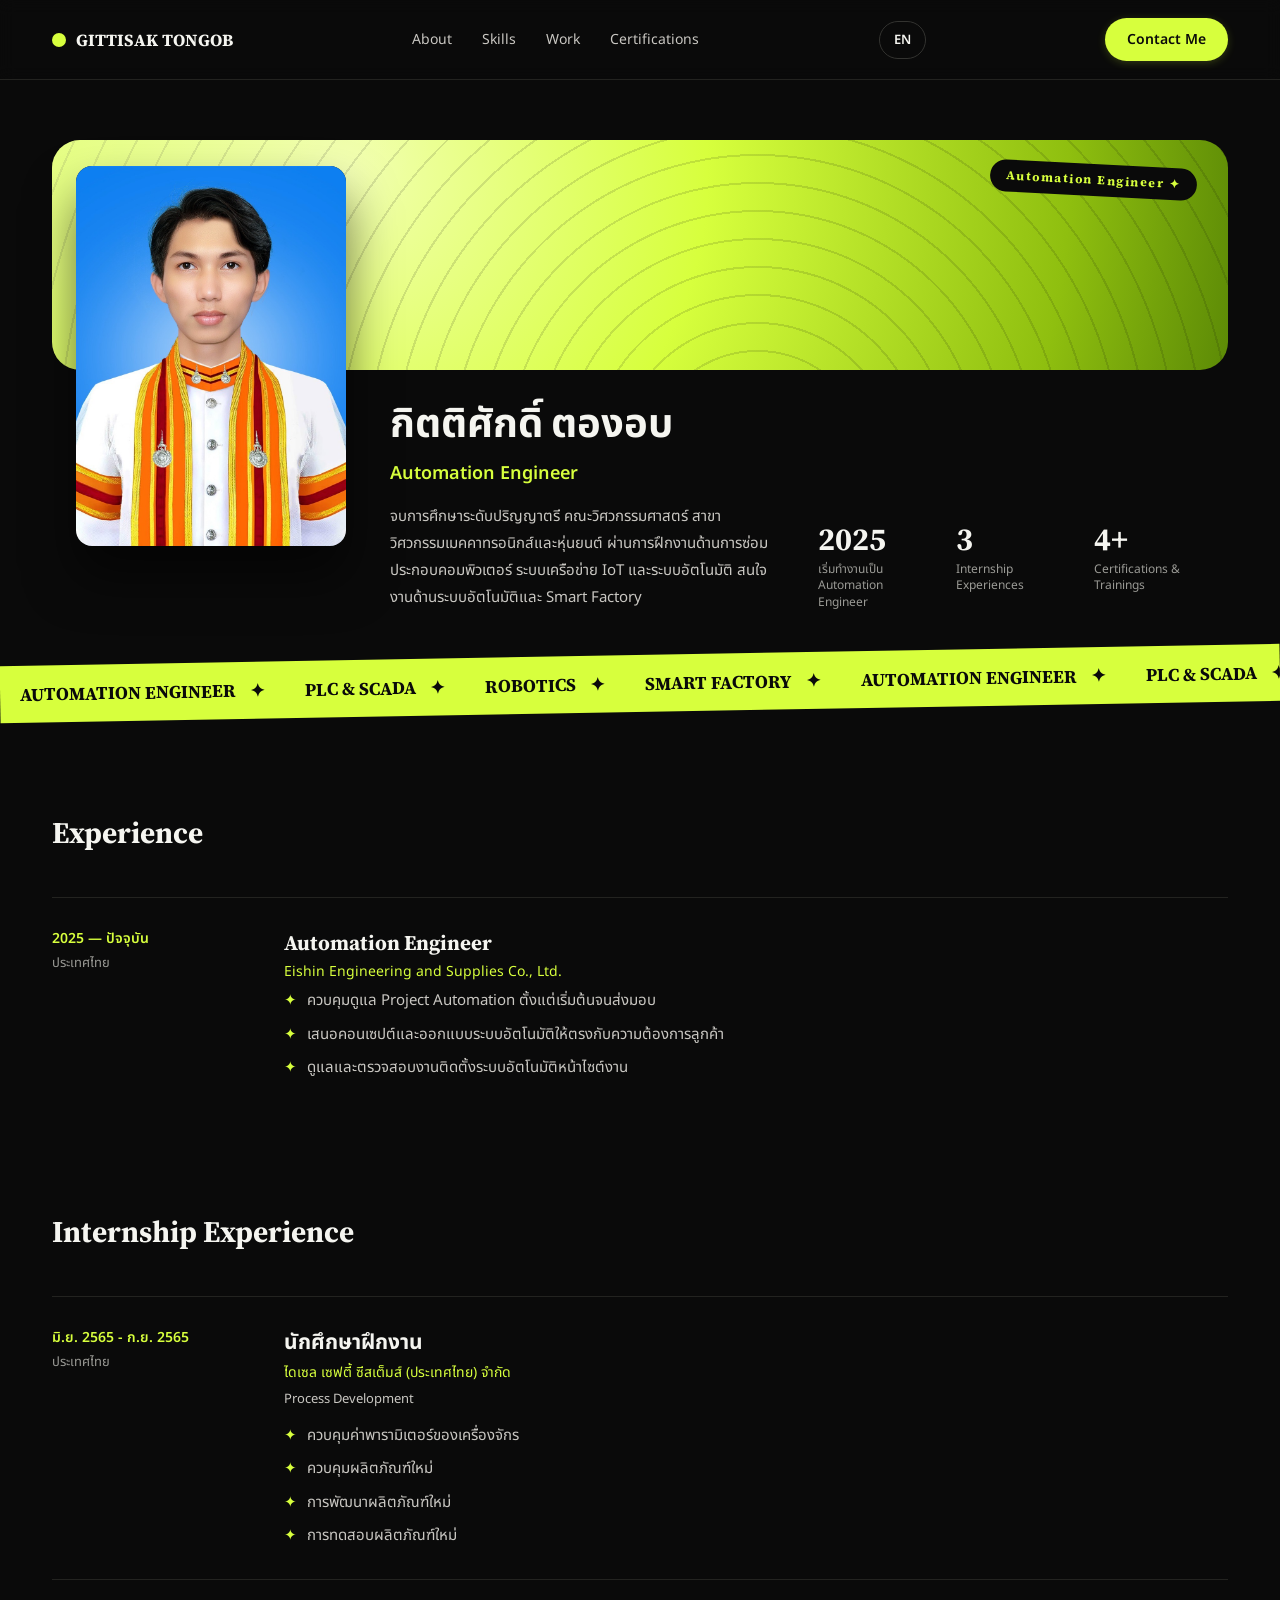
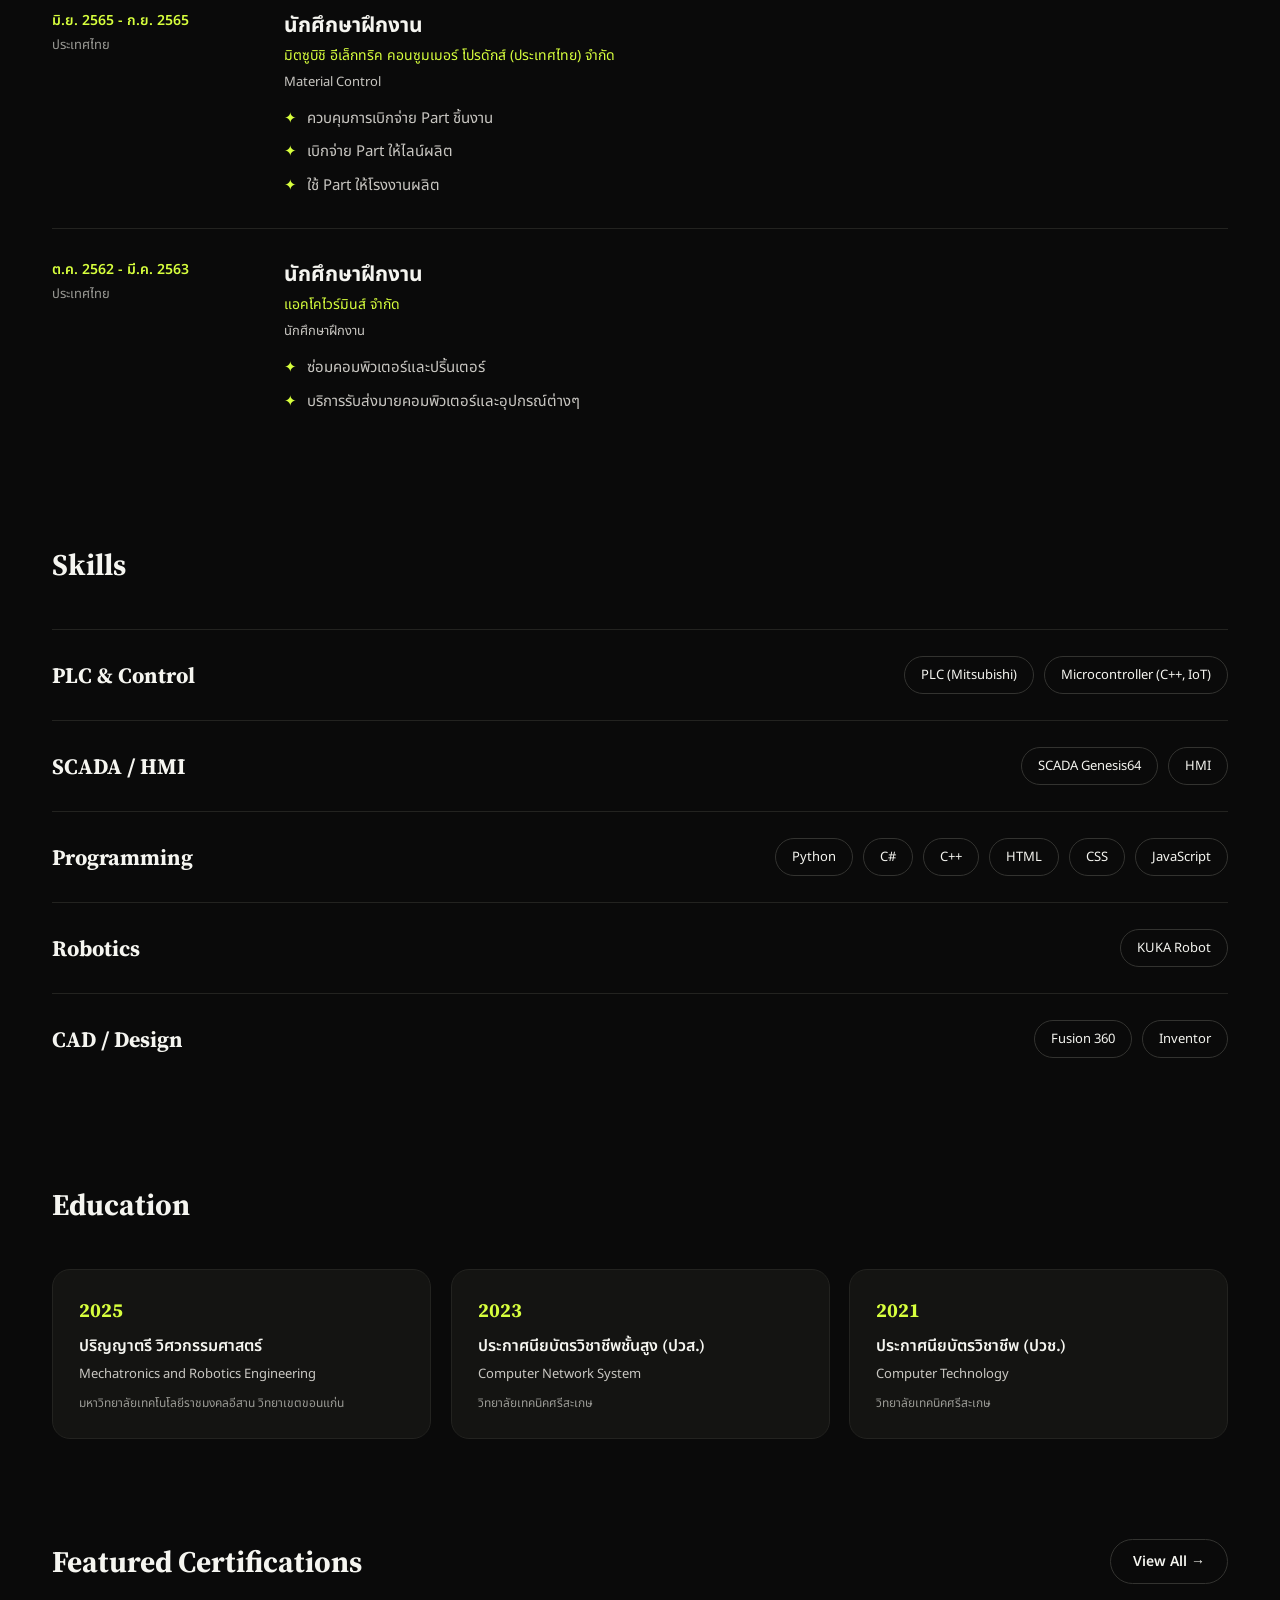
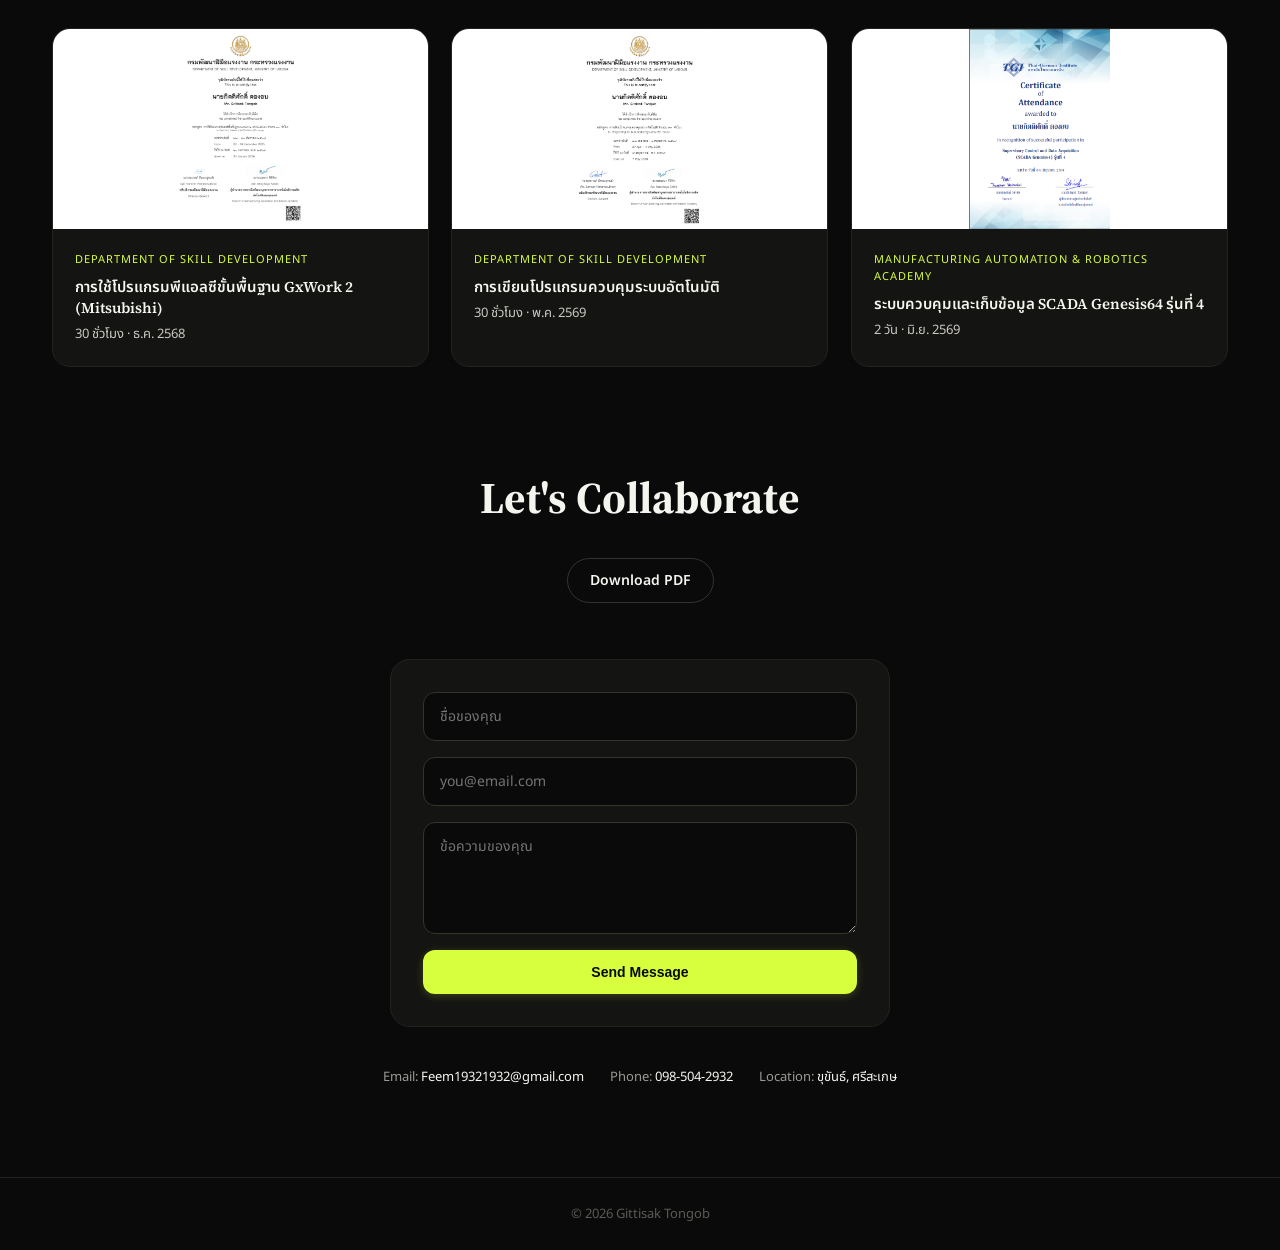
==== index.html @ 22333ffc "Initial commit: Automation Engineer Resume Website" ====
<!doctype html>
<html lang="th"><head>
<meta charset="UTF-8">
<meta name="viewport" content="width=device-width, initial-scale=1.0">
<title>Gittisak Tongob — Automation Engineer</title>
<meta name="description" content="Automation Engineer เชี่ยวชาญ PLC, SCADA, Robotics และ Smart Factory | กิตติศักดิ์ ตองอบ">

<!-- Favicon -->
<link rel="icon" type="image/svg+xml" href="assets/favicon.svg">
<link rel="alternate icon" href="assets/favicon.svg">

<!-- Open Graph / Facebook -->
<meta property="og:type" content="website">
<meta property="og:url" content="https://gittisak.dev/">
<meta property="og:title" content="กิตติศักดิ์ ตองอบ — Automation Engineer">
<meta property="og:description" content="Automation Engineer เชี่ยวชาญ PLC, SCADA, Robotics และ Smart Factory">
<meta property="og:image" content="https://gittisak.dev/assets/og-image.svg">

<!-- Twitter -->
<meta property="twitter:card" content="summary_large_image">
<meta property="twitter:url" content="https://gittisak.dev/">
<meta property="twitter:title" content="กิตติศักดิ์ ตองอบ — Automation Engineer">
<meta property="twitter:description" content="Automation Engineer เชี่ยวชาญ PLC, SCADA, Robotics และ Smart Factory">
<meta property="twitter:image" content="https://gittisak.dev/assets/og-image.svg">

<!-- Fonts -->
<link rel="preconnect" href="https://fonts.googleapis.com">
<link href="https://fonts.googleapis.com/css2?family=Source+Serif+4:wght@600;700&amp;family=Noto+Sans+Thai:wght@400;500;600;700&amp;display=swap" rel="stylesheet">

<!-- Stylesheet -->
<link rel="stylesheet" href="style.css">
</head>
<body>

<div id="site-nav" class="nav">
  <div class="nav-inner">
    <div class="logo" onclick="goHome()">
      <span class="logo-dot"></span>
      <span class="logo-text">GITTISAK TONGOB</span>
    </div>
    <div class="nav-links" id="nav-links-home">
      <a href="#about">About</a>
      <a href="#skills">Skills</a>
      <a href="#work">Work</a>
      <a href="javascript:void(0)" onclick="goToCerts()">Certifications</a>
    </div>
    <div class="nav-links" id="nav-links-certs" style="display:none;">
      <a href="javascript:void(0)" onclick="goHome()">← Back Home</a>
    </div>
    <button onclick="toggleLanguage()" class="btn-lang" id="lang-toggle">EN</button>
    <a href="#contact" class="btn-pill" id="nav-contact">Contact Me</a>
  </div>
</div>

<!-- ============ HOME PAGE ============ -->
<div id="page-home">

  <div class="hero-wrap">
    <div class="hero-panel-wrap">
      <div class="hero-panel">
        <div class="hero-panel-rings"></div>
        <div class="hero-panel-sheen"></div>
        <div class="hero-badge">Automation Engineer ✦</div>
      </div>
      <div class="hero-photo">
        <img src="assets/profile-photo.jpg" alt="Gittisak Tongob">
      </div>
    </div>
    <div class="hero-info">
      <div class="hero-spacer"></div>
      <div class="hero-text">
        <h1>กิตติศักดิ์ ตองอบ</h1>
        <div class="hero-role">Automation Engineer</div>
        <p class="hero-bio">จบการศึกษาระดับปริญญาตรี คณะวิศวกรรมศาสตร์ สาขาวิศวกรรมเมคคาทรอนิกส์และหุ่นยนต์ ผ่านการฝึกงานด้านการซ่อมประกอบคอมพิวเตอร์ ระบบเครือข่าย IoT และระบบอัตโนมัติ สนใจงานด้านระบบอัตโนมัติและ Smart Factory</p>
      </div>
      <div class="hero-stats">
        <div class="stat"><div class="stat-value">2025</div><div class="stat-label">เริ่มทำงานเป็น Automation Engineer</div></div>
        <div class="stat"><div class="stat-value">3</div><div class="stat-label">Internship Experiences</div></div>
        <div class="stat"><div class="stat-value">4+</div><div class="stat-label">Certifications &amp; Trainings</div></div>
      </div>
    </div>
  </div>

  <div class="marquee">
    <div class="marquee-track" id="marquee-track"></div>
  </div>

  <div id="about" class="section">
    <h2 class="h2">Experience</h2>
    <div id="experience-list"></div>
  </div>

  <div id="internship" class="section">
    <h2 class="h2">Internship Experience</h2>
    <div id="internship-list"></div>
  </div>

  <div id="skills" class="section">
    <h2 class="h2">Skills</h2>
    <div class="skill-groups">
      <div class="skill-group"><div class="skill-title">PLC &amp; Control</div><div class="skill-tags"><span>PLC (Mitsubishi)</span><span>Microcontroller (C++, IoT)</span></div></div>
      <div class="skill-group"><div class="skill-title">SCADA / HMI</div><div class="skill-tags"><span>SCADA Genesis64</span><span>HMI</span></div></div>
      <div class="skill-group"><div class="skill-title">Programming</div><div class="skill-tags"><span>Python</span><span>C#</span><span>C++</span><span>HTML</span><span>CSS</span><span>JavaScript</span></div></div>
      <div class="skill-group"><div class="skill-title">Robotics</div><div class="skill-tags"><span>KUKA Robot</span></div></div>
      <div class="skill-group"><div class="skill-title">CAD / Design</div><div class="skill-tags"><span>Fusion 360</span><span>Inventor</span></div></div>
    </div>
  </div>

  <div id="work" class="section">
    <h2 class="h2">Education</h2>
    <div class="edu-grid">
      <div class="edu-card"><div class="edu-year">2025</div><h3>ปริญญาตรี วิศวกรรมศาสตร์</h3><div class="edu-field">Mechatronics and Robotics Engineering</div><div class="edu-school">มหาวิทยาลัยเทคโนโลยีราชมงคลอีสาน วิทยาเขตขอนแก่น</div></div>
      <div class="edu-card"><div class="edu-year">2023</div><h3>ประกาศนียบัตรวิชาชีพชั้นสูง (ปวส.)</h3><div class="edu-field">Computer Network System</div><div class="edu-school">วิทยาลัยเทคนิคศรีสะเกษ</div></div>
      <div class="edu-card"><div class="edu-year">2021</div><h3>ประกาศนียบัตรวิชาชีพ (ปวช.)</h3><div class="edu-field">Computer Technology</div><div class="edu-school">วิทยาลัยเทคนิคศรีสะเกษ</div></div>
    </div>
  </div>

  <div class="section">
    <div class="section-head-row">
      <h2 class="h2" style="margin:0;">Featured Certifications</h2>
      <a href="javascript:void(0)" onclick="goToCerts()" class="btn-outline-pill">View All →</a>
    </div>
    <div class="cert-grid" id="cert-grid-home"></div>
  </div>

  <div id="contact" class="section contact-section">
    <h2 class="h2-center">Let's Collaborate</h2>
    <div class="contact-actions">
      <button onclick="window.print()" class="btn-outline-pill">Download PDF</button>
    </div>
    <div id="contact-form-block" class="contact-form">
      <input type="text" id="f-name" placeholder="ชื่อของคุณ">
      <input type="email" id="f-email" placeholder="you@email.com">
      <textarea id="f-message" placeholder="ข้อความของคุณ" rows="4"></textarea>
      <button onclick="sendMail()" class="btn-solid">Send Message</button>
    </div>
    <div class="contact-strip">
      <div>Email: <span>Feem19321932@gmail.com</span></div>
      <div>Phone: <span>098-504-2932</span></div>
      <div>Location: <span>ขุขันธ์, ศรีสะเกษ</span></div>
    </div>
  </div>

  <div class="footer">© 2026 Gittisak Tongob</div>
</div>

<!-- ============ CERTIFICATIONS PAGE ============ -->
<div id="page-certs" style="display:none;">
  <div class="certs-wrap">
    <h1 class="h1">Certifications &amp; Projects</h1>
    <div class="cert-grid" id="cert-grid-page"></div>

    <h2 class="h2">Bachelor's Thesis Project</h2>
    <div class="thesis-card">
      <div class="thesis-issuer">RAJAMANGALA UNIVERSITY OF TECHNOLOGY ISAN, KHON KAEN — 2025</div>
      <h3>ประเมินความสามารถของกระบวนการ Laser Weld Housing &amp; Inlet Disc และ Diffuser &amp; Bottle</h3>
      <div class="thesis-en">Evaluate the Capabilities of the Laser Weld Housing &amp; Inlet Disc and Diffuser &amp; Bottle (Laser Welding) Processes</div>
      <div class="thesis-dept">Department of Mechatronics and Robotics Engineering, Faculty of Engineering</div>
      <a href="assets/thesis.pdf" target="_blank" class="btn-outline-pill">View Full Thesis (PDF)</a>
    </div>

    <div class="back-home">
      <a href="javascript:void(0)" onclick="goHome()" class="btn-outline-pill">← Back to Resume</a>
    </div>
  </div>
</div>

<script src="script.js"></script>


</body></html>
---- style.css ----
:root {
  --bg: #0a0a0a;
  --card: #141412;
  --lime: #d7ff3d;
  --text: #f5f5f0;
  --muted: #9a9a95;
  --muted2: #c9c7c2;
  --border: #232320;
  --border2: #333330;
}
* { box-sizing: border-box; }
html { scroll-behavior: smooth; }
body {
  margin: 0;
  background: var(--bg);
  color: var(--text);
  font-family: 'Noto Sans Thai', 'Inter', sans-serif;
  text-rendering: optimizeLegibility;
  -webkit-font-smoothing: antialiased;
  -moz-osx-font-smoothing: grayscale;
}
::selection { background: var(--lime); color: var(--bg); }
h1, h2, h3 { font-family: 'Source Serif 4', 'Noto Sans Thai', serif; margin: 0; }
a {
  color: var(--lime);
  transition: color 0.2s ease, transform 0.2s ease;
}
a:hover {
  color: #eaff8a;
}
a:focus-visible {
  outline: 2px solid var(--lime);
  outline-offset: 4px;
  border-radius: 4px;
}

/* NAV */
.nav {
  position: sticky; top: 0; z-index: 50;
  background: rgba(10,10,10,0.9);
  backdrop-filter: blur(8px);
  border-bottom: 1px solid var(--border);
}
.nav-inner {
  max-width: 1240px; margin: 0 auto; padding: 18px 32px;
  display: flex; align-items: center; justify-content: space-between; gap: 24px;
}
.logo {
  display: flex; align-items: center; gap: 10px; cursor: pointer;
  transition: transform 0.2s ease;
  will-change: transform;
}
.logo:hover { transform: translateY(-1px); }
.logo:active { transform: translateY(0); }
.logo-dot {
  width: 14px; height: 14px; background: var(--lime); border-radius: 50%;
  transition: transform 0.3s cubic-bezier(0.34, 1.56, 0.64, 1);
}
.logo:hover .logo-dot { transform: scale(1.15); }
.logo-text { font-family: 'Source Serif 4', serif; font-weight: 700; font-size: 17px; }
.nav-links { display: flex; align-items: center; gap: 30px; }
.nav-links a {
  color: var(--muted2); text-decoration: none; font-size: 14px;
  transition: color 0.2s ease, transform 0.2s ease;
  position: relative;
}
.nav-links a:hover {
  color: var(--lime);
  transform: translateY(-1px);
}
.nav-links a:active { transform: translateY(0); }
.btn-lang {
  background: transparent;
  border: 1px solid var(--border2);
  color: var(--text);
  padding: 8px 14px;
  border-radius: 999px;
  font-weight: 600;
  font-size: 13px;
  cursor: pointer;
  transition: all 0.2s;
  font-family: inherit;
}
.btn-lang:hover {
  background: #1a1a18;
  border-color: var(--lime);
  color: var(--lime);
  transform: translateY(-2px);
  box-shadow: 0 4px 12px rgba(215, 255, 61, 0.15);
}
.btn-lang:active { transform: translateY(0); }
.btn-pill {
  background: var(--lime); color: var(--bg); text-decoration: none;
  padding: 11px 22px; border-radius: 999px; font-weight: 600; font-size: 14px;
  transition: all 0.3s cubic-bezier(0.34, 1.56, 0.64, 1);
  box-shadow: 0 2px 8px rgba(215, 255, 61, 0.2);
  will-change: transform, box-shadow;
}
.btn-pill:hover {
  transform: translateY(-2px);
  box-shadow: 0 8px 24px rgba(215, 255, 61, 0.3);
}
.btn-pill:active { transform: translateY(0); box-shadow: 0 2px 8px rgba(215, 255, 61, 0.2); }
.btn-outline-pill {
  display: inline-block; border: 1px solid var(--border2); color: var(--text);
  text-decoration: none; padding: 11px 22px; border-radius: 999px;
  font-size: 14px; font-weight: 600; background: transparent;
  cursor: pointer; font-family: inherit;
  transition: all 0.2s ease;
}
.btn-outline-pill:hover {
  border-color: var(--lime);
  color: var(--lime);
  transform: translateY(-1px);
  box-shadow: 0 4px 12px rgba(0, 0, 0, 0.3);
}
.btn-outline-pill:active { transform: translateY(0); }
.btn-solid {
  background: var(--lime); color: var(--bg); border: none;
  padding: 14px; border-radius: 12px; font-weight: 700; font-size: 14px;
  cursor: pointer;
  transition: all 0.3s cubic-bezier(0.34, 1.56, 0.64, 1);
  box-shadow: 0 2px 8px rgba(215, 255, 61, 0.2);
}
.btn-solid:hover {
  transform: translateY(-2px);
  box-shadow: 0 8px 24px rgba(215, 255, 61, 0.3);
}
.btn-solid:active { transform: translateY(0); box-shadow: 0 2px 8px rgba(215, 255, 61, 0.2); }

/* HERO */
.hero-wrap { max-width: 1240px; margin: 0 auto; padding: 60px 32px 0; }
.hero-panel-wrap { position: relative; }
.hero-panel {
  border-radius: 28px; overflow: hidden; height: 230px; position: relative;
  background: radial-gradient(circle at 25% 15%, #f2ffb0, #d7ff3d 40%, #8fbf0f 80%, #5c8a06 100%);
}
.hero-panel-rings { position: absolute; inset: 0; background: repeating-radial-gradient(circle at 60% 140%, transparent 0 26px, rgba(10,10,10,0.12) 26px 28px); }
.hero-panel-sheen { position: absolute; inset: 0; background: linear-gradient(115deg, rgba(255,255,255,0.3) 0%, transparent 30%); }
.hero-badge { position: absolute; top: 24px; right: 32px; background: var(--bg); color: var(--lime); font-family: 'Source Serif 4', serif; font-weight: 700; font-size: 12px; letter-spacing: 1.5px; padding: 8px 16px; border-radius: 999px; transform: rotate(3deg); }
.hero-photo {
  position: absolute; left: 24px; top: 26px; width: 270px; height: 380px;
  border-radius: 16px; overflow: hidden; box-shadow: 0 30px 50px rgba(0,0,0,0.55);
  background: #1a1a18;
}
.hero-photo img { width: 100%; height: 100%; object-fit: cover; display: block; }
.hero-photo.empty::after { content: 'Drop profile photo'; display: flex; align-items: center; justify-content: center; height: 100%; color: var(--muted); font-size: 13px; text-align: center; padding: 20px; }
.hero-info { display: flex; gap: 44px; align-items: flex-end; padding: 24px 24px 0; flex-wrap: wrap; }
.hero-spacer { width: 270px; flex-shrink: 0; }
.hero-text { flex: 1; min-width: 280px; }
.hero-text h1 { font-size: 40px; line-height: 1.45; font-weight: 700; margin-bottom: 8px; }
.hero-role { font-size: 18px; color: var(--lime); font-weight: 600; margin-bottom: 16px; }
.hero-bio { font-size: 15px; line-height: 1.8; color: var(--muted2); max-width: 480px; margin: 0; }
.hero-stats { display: flex; gap: 28px; flex-wrap: wrap; }
.stat-value { font-family: 'Source Serif 4', serif; font-size: 32px; font-weight: 700; }
.stat-label { font-size: 12px; color: var(--muted); max-width: 110px; line-height: 1.4; }

/* MARQUEE */
.marquee { margin-top: 44px; background: var(--lime); overflow: hidden; padding: 16px 0; transform: rotate(-1deg); }
.marquee-track { display: flex; width: max-content; animation: marquee 22s linear infinite; }
.marquee-track span.tag { display: flex; align-items: center; gap: 14px; padding: 0 20px; flex-shrink: 0; font-family: 'Source Serif 4', serif; font-weight: 700; font-style: normal; font-size: 18px; color: var(--bg); white-space: nowrap; }
@keyframes marquee { from { transform: translateX(0); } to { transform: translateX(-50%); } }

/* SECTIONS */
.section { max-width: 1240px; margin: 0 auto; padding: 100px 32px 0; }
.h2 { font-size: 30px; font-weight: 700; margin-bottom: 44px; }
.h1 { font-size: 40px; font-weight: 700; margin-bottom: 44px; }
.h2-center { font-size: 44px; font-weight: 700; margin-bottom: 30px; text-align: center; }
.section-head-row { display: flex; align-items: center; justify-content: space-between; margin-bottom: 44px; flex-wrap: wrap; gap: 16px; }

/* EXPERIENCE */
.job { display: grid; grid-template-columns: 200px 1fr; gap: 32px; padding: 30px 0; border-top: 1px solid var(--border); }
.job-period { font-weight: 600; color: var(--lime); font-size: 14px; }
.job-location { font-size: 13px; color: var(--muted); margin-top: 4px; }
.job-role { font-size: 21px; font-weight: 700; margin-bottom: 4px; }
.job-company { font-size: 14px; color: var(--lime); margin-bottom: 6px; }
.job-department { font-size: 13px; color: var(--muted2); margin-bottom: 14px; }
.bullets { list-style: none; margin: 0; padding: 0; display: flex; flex-direction: column; gap: 8px; }
.bullets li { display: flex; gap: 10px; align-items: flex-start; font-size: 15px; color: var(--muted2); line-height: 1.7; }
.bullets li::before { content: '✦'; color: var(--lime); flex-shrink: 0; }

/* SKILLS */
.skill-group { display: flex; align-items: center; justify-content: space-between; padding: 26px 0; border-top: 1px solid var(--border); flex-wrap: wrap; gap: 14px; }
.skill-title { font-family: 'Source Serif 4', serif; font-size: 22px; font-weight: 700; flex: 0 0 220px; }
.skill-tags { display: flex; gap: 10px; flex-wrap: wrap; flex: 1; justify-content: flex-end; }
.skill-tags span { border: 1px solid var(--border2); color: var(--text); font-size: 13px; padding: 8px 16px; border-radius: 999px; white-space: nowrap; }

/* EDUCATION */
.edu-grid { display: grid; grid-template-columns: repeat(auto-fit, minmax(260px, 1fr)); gap: 20px; }
.edu-card {
  background: var(--card); border: 1px solid var(--border);
  border-radius: 18px; padding: 26px;
  transition: all 0.3s ease;
  will-change: transform, border-color, box-shadow;
}
.edu-card:hover {
  border-color: var(--lime);
  transform: translateY(-4px);
  box-shadow: 0 8px 24px rgba(0, 0, 0, 0.4);
}
.edu-year { color: var(--lime); font-family: 'Source Serif 4', serif; font-weight: 700; font-size: 20px; margin-bottom: 10px; }
.edu-card h3 { font-size: 16px; font-weight: 600; margin-bottom: 6px; }
.edu-field { font-size: 13px; color: var(--muted2); margin-bottom: 10px; }
.edu-school { font-size: 12px; color: var(--muted); }

/* CERT CARDS */
.cert-grid { display: grid; grid-template-columns: repeat(auto-fit, minmax(280px, 1fr)); gap: 22px; }
.cert-card {
  background: var(--card); border: 1px solid var(--border);
  border-radius: 18px; overflow: hidden;
  transition: all 0.3s ease;
  will-change: transform, border-color, box-shadow;
}
.cert-card:hover {
  border-color: var(--lime);
  transform: translateY(-6px);
  box-shadow: 0 12px 32px rgba(0, 0, 0, 0.5);
}
.cert-media { height: 110px; background: linear-gradient(135deg, var(--lime), #8fbf0f); display: flex; align-items: center; justify-content: center; }
.cert-media.has-image { height: 200px; background: #fff; padding: 0; }
.cert-media.has-image img { width: 100%; height: 100%; object-fit: contain; display: block; }
.cert-code { font-family: 'Source Serif 4', serif; font-weight: 700; font-size: 26px; color: var(--bg); }
.cert-body { padding: 22px; }
.cert-issuer { font-size: 11px; color: var(--lime); letter-spacing: 1px; margin-bottom: 8px; }
.cert-title { font-size: 15px; font-weight: 600; margin-bottom: 6px; line-height: 1.4; }
.cert-en { font-size: 14px; color: var(--muted); margin-bottom: 16px; }
.cert-meta { display: flex; justify-content: space-between; font-size: 13px; color: var(--muted2); }
.cert-meta.with-border { border-top: 1px solid var(--border); padding-top: 12px; margin-bottom: 14px; }
#page-certs .cert-media { height: 180px; }
#page-certs .cert-media.has-image { height: 260px; }

/* THESIS */
.thesis-card { background: var(--card); border: 1px solid var(--border); border-radius: 18px; padding: 32px; margin-top: 24px; }
.thesis-issuer { font-size: 12px; color: var(--lime); letter-spacing: 1px; margin-bottom: 14px; }
.thesis-card h3 { font-size: 19px; font-weight: 600; margin-bottom: 10px; }
.thesis-en { font-size: 15px; color: var(--muted2); margin-bottom: 16px; }
.thesis-dept { font-size: 13px; color: var(--muted); margin-bottom: 18px; }
.back-home { margin-top: 60px; text-align: center; }
.certs-wrap { max-width: 1100px; margin: 0 auto; padding: 70px 32px 100px; }

/* CONTACT */
.contact-section { text-align: center; padding-bottom: 90px; }
.contact-actions { display: flex; justify-content: center; gap: 14px; margin-bottom: 56px; flex-wrap: wrap; }
.contact-form { max-width: 500px; margin: 0 auto; text-align: left; background: var(--card); border: 1px solid var(--border); border-radius: 20px; padding: 32px; display: flex; flex-direction: column; gap: 16px; }
.contact-form input, .contact-form textarea {
  width: 100%; background: var(--bg); border: 1px solid var(--border2);
  color: var(--text); padding: 13px 16px; border-radius: 12px;
  font-size: 14px; font-family: inherit; resize: vertical;
  transition: all 0.2s ease;
}
.contact-form input:focus, .contact-form textarea:focus {
  outline: none;
  border-color: var(--lime);
  box-shadow: 0 0 0 3px rgba(215, 255, 61, 0.1);
}
.contact-strip { display: flex; justify-content: center; gap: 26px; margin-top: 40px; flex-wrap: wrap; font-size: 13px; color: var(--muted); }
.contact-strip span { color: var(--text); }
.footer { text-align: center; padding: 26px; color: #5a5a55; font-size: 13px; border-top: 1px solid var(--border); }

/* MOBILE RESPONSIVE */
@media (max-width: 768px) {
  /* Navigation */
  .nav-inner {
    padding: 14px 20px;
    gap: 12px;
  }
  .logo-text {
    font-size: 14px;
  }
  .nav-links {
    gap: 16px;
  }
  .nav-links a {
    font-size: 13px;
  }
  .btn-lang {
    padding: 6px 10px;
    font-size: 12px;
  }
  .btn-pill {
    padding: 9px 16px;
    font-size: 13px;
  }

  /* Hero */
  .hero-wrap {
    padding: 40px 20px 0;
  }
  .hero-panel {
    height: 160px;
  }
  .hero-photo {
    width: 180px;
    height: 260px;
    left: 16px;
    top: 18px;
  }
  .hero-badge {
    font-size: 10px;
    padding: 6px 12px;
    top: 16px;
    right: 20px;
  }
  .hero-info {
    gap: 24px;
    padding: 16px 16px 0;
  }
  .hero-spacer {
    width: 180px;
  }
  .hero-text {
    min-width: 100%;
  }
  .hero-text h1 {
    font-size: 28px;
  }
  .hero-role {
    font-size: 16px;
  }
  .hero-bio {
    font-size: 14px;
    max-width: 100%;
  }
  .hero-stats {
    width: 100%;
    justify-content: space-between;
  }
  .stat-value {
    font-size: 24px;
  }
  .stat-label {
    font-size: 11px;
    max-width: 90px;
  }

  /* Sections */
  .section {
    padding: 60px 20px 0;
  }
  .h2 {
    font-size: 24px;
    margin-bottom: 28px;
  }
  .h1 {
    font-size: 32px;
  }
  .h2-center {
    font-size: 32px;
  }

  /* Job cards */
  .job {
    grid-template-columns: 1fr;
    gap: 16px;
    padding: 24px 0;
  }
  .job-period {
    font-size: 13px;
  }
  .job-role {
    font-size: 18px;
  }

  /* Skills */
  .skill-group {
    flex-direction: column;
    align-items: flex-start;
    gap: 12px;
  }
  .skill-title {
    font-size: 18px;
    flex: none;
  }
  .skill-tags {
    justify-content: flex-start;
  }

  /* Education */
  .edu-grid {
    grid-template-columns: 1fr;
  }

  /* Certs */
  .cert-grid {
    grid-template-columns: 1fr;
  }

  /* Contact */
  .contact-section {
    padding-bottom: 60px;
  }
  .contact-strip {
    flex-direction: column;
    gap: 12px;
  }

  /* Certs page */
  .certs-wrap {
    padding: 50px 20px 60px;
  }
}

@media print {
  #site-nav, #contact-form-block { display: none !important; }
  body { background: #fff !important; }
}
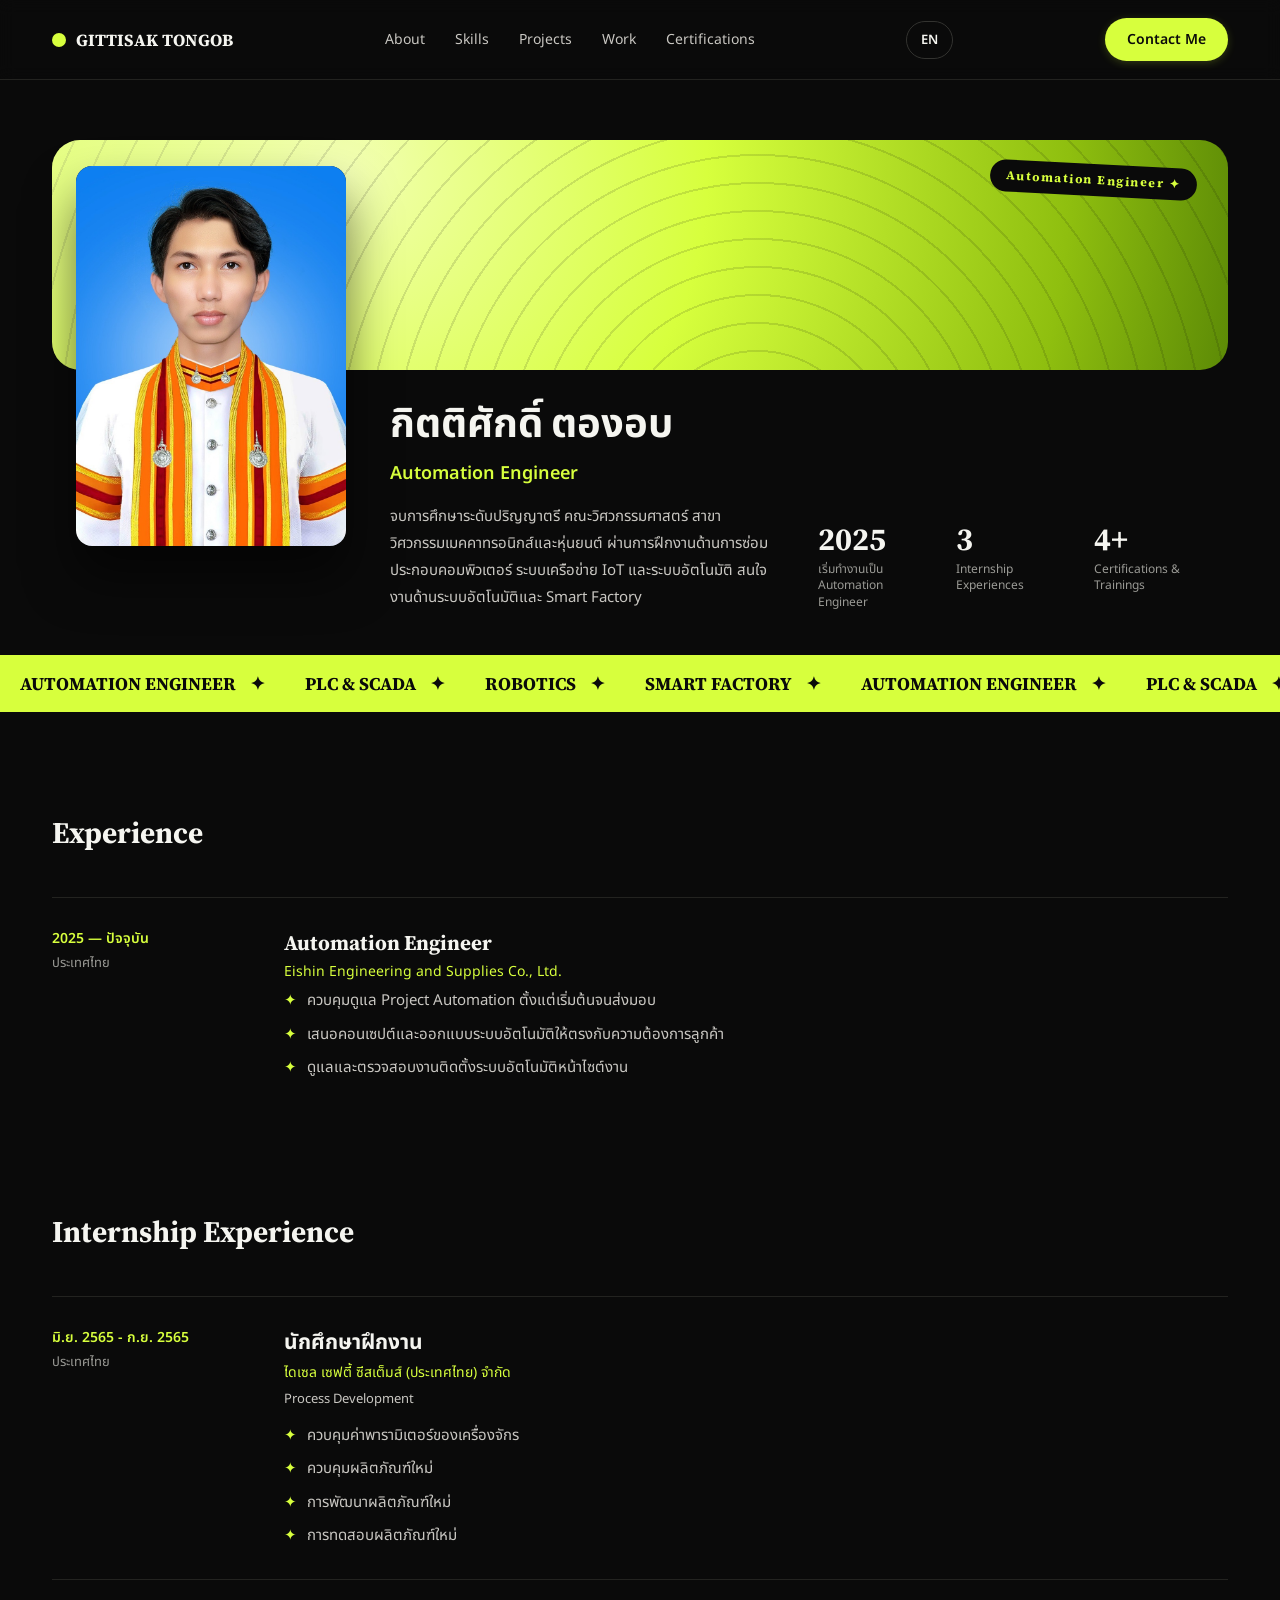
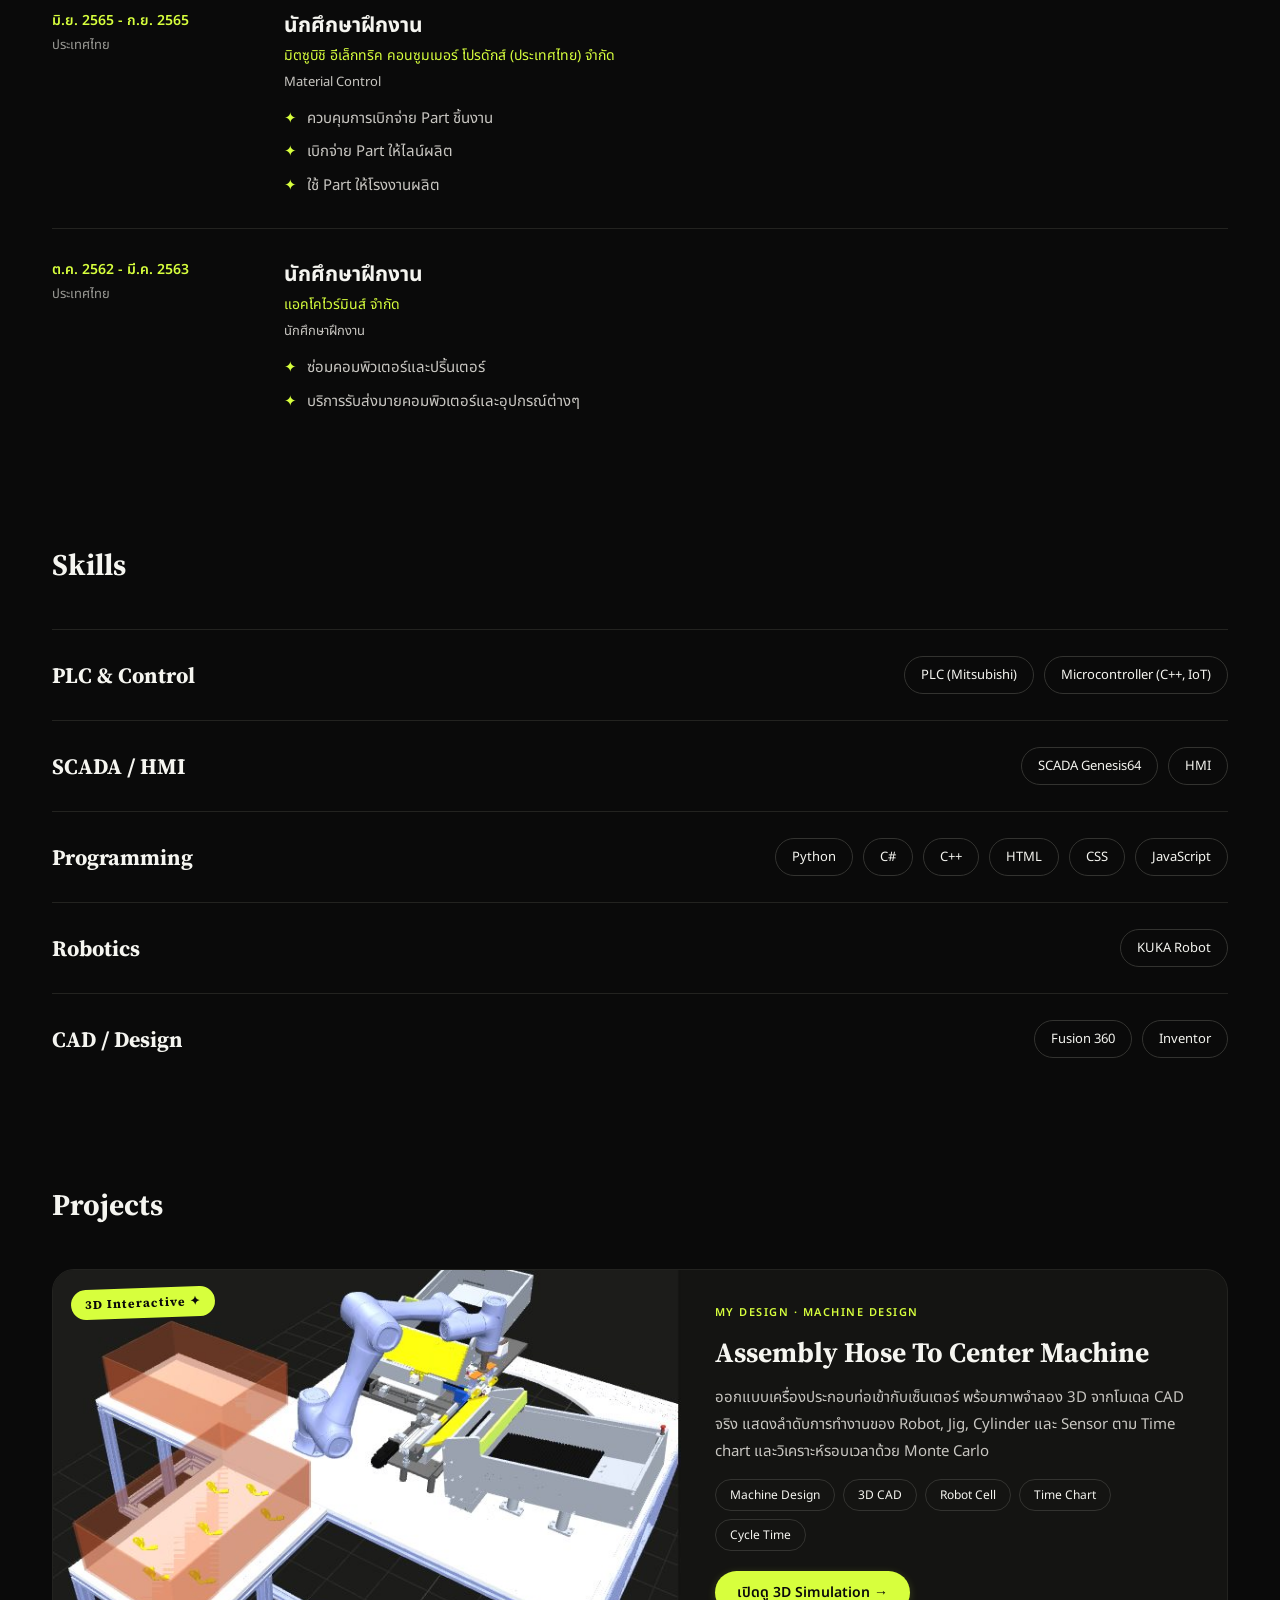
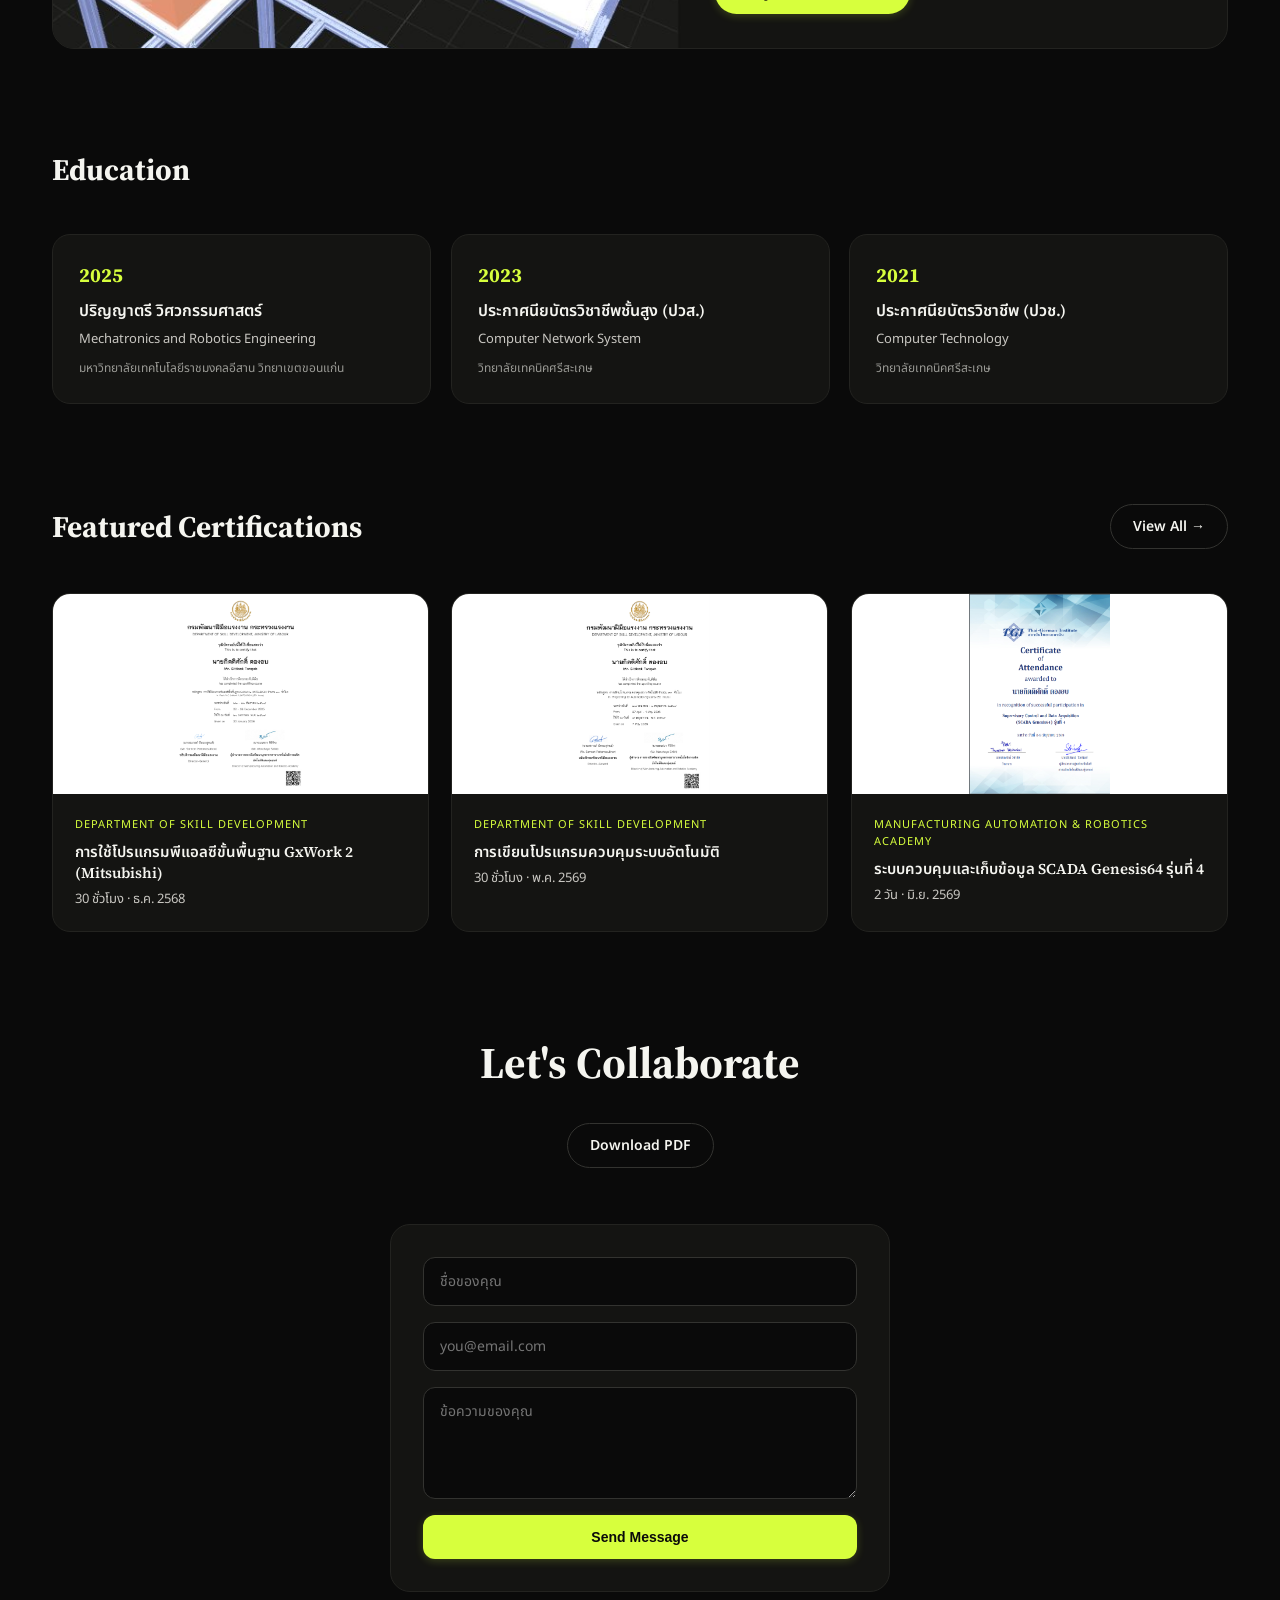
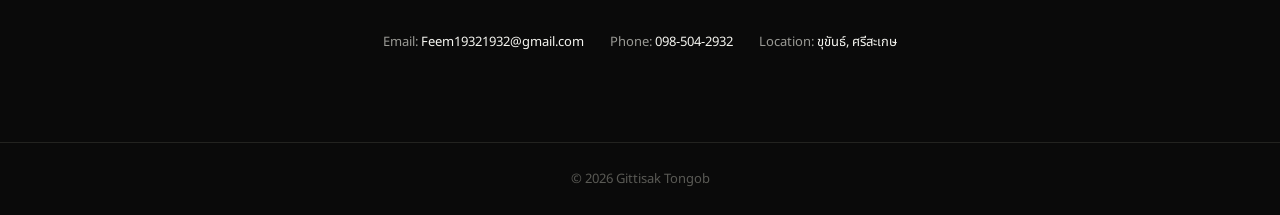
==== commit dab9d8fe: "Add hose-center project page and site updates Co-Authored-By: Claude Sonnet 5.5 <noreply@anthropic.c" ====
--- a/index.html
+++ b/index.html
@@ -41,6 +41,7 @@
     <div class="nav-links" id="nav-links-home">
       <a href="#about">About</a>
       <a href="#skills">Skills</a>
+      <a href="#projects">Projects</a>
       <a href="#work">Work</a>
       <a href="javascript:void(0)" onclick="goToCerts()">Certifications</a>
     </div>
@@ -106,6 +107,23 @@
     </div>
   </div>
 
+  <div id="projects" class="section">
+    <h2 class="h2">Projects</h2>
+    <a class="project-card" href="projects/assembly-hose-to-center-machine.html" target="_blank" rel="noopener">
+      <div class="project-media">
+        <img src="assets/project-hose-center.jpg" alt="Assembly Hose To Center Machine — 3D CAD simulation" loading="lazy">
+        <span class="project-badge">3D Interactive ✦</span>
+      </div>
+      <div class="project-body">
+        <div class="project-eyebrow" id="proj-eyebrow">MY DESIGN · MACHINE DESIGN</div>
+        <h3 class="project-title">Assembly Hose To Center Machine</h3>
+        <p class="project-desc" id="proj-desc">ออกแบบเครื่องประกอบท่อเข้ากับเซ็นเตอร์ พร้อมภาพจำลอง 3D จากโมเดล CAD จริง แสดงลำดับการทำงานของ Robot, Jig, Cylinder และ Sensor ตาม Time chart และวิเคราะห์รอบเวลาด้วย Monte Carlo</p>
+        <div class="project-tags"><span>Machine Design</span><span>3D CAD</span><span>Robot Cell</span><span>Time Chart</span><span>Cycle Time</span></div>
+        <span class="btn-pill project-cta" id="proj-cta">เปิดดู 3D Simulation →</span>
+      </div>
+    </a>
+  </div>
+
   <div id="work" class="section">
     <h2 class="h2">Education</h2>
     <div class="edu-grid">
--- a/style.css
+++ b/style.css
@@ -9,7 +9,9 @@
   --border2: #333330;
 }
 * { box-sizing: border-box; }
-html { scroll-behavior: smooth; }
+html { scroll-behavior: smooth; overflow-x: hidden; }
+body { overflow-x: hidden; }
+img { max-width: 100%; }
 body {
   margin: 0;
   background: var(--bg);
@@ -156,7 +158,7 @@
 .stat-label { font-size: 12px; color: var(--muted); max-width: 110px; line-height: 1.4; }
 
 /* MARQUEE */
-.marquee { margin-top: 44px; background: var(--lime); overflow: hidden; padding: 16px 0; transform: rotate(-1deg); }
+.marquee { margin-top: 44px; background: var(--lime); overflow: hidden; padding: 16px 0; }
 .marquee-track { display: flex; width: max-content; animation: marquee 22s linear infinite; }
 .marquee-track span.tag { display: flex; align-items: center; gap: 14px; padding: 0 20px; flex-shrink: 0; font-family: 'Source Serif 4', serif; font-weight: 700; font-style: normal; font-size: 18px; color: var(--bg); white-space: nowrap; }
 @keyframes marquee { from { transform: translateX(0); } to { transform: translateX(-50%); } }
@@ -202,6 +204,35 @@
 .edu-card h3 { font-size: 16px; font-weight: 600; margin-bottom: 6px; }
 .edu-field { font-size: 13px; color: var(--muted2); margin-bottom: 10px; }
 .edu-school { font-size: 12px; color: var(--muted); }
+
+/* PROJECTS */
+.project-card {
+  display: grid; grid-template-columns: minmax(0, 1.15fr) minmax(0, 1fr);
+  background: var(--card); border: 1px solid var(--border); border-radius: 22px;
+  overflow: hidden; text-decoration: none; color: var(--text);
+  transition: all 0.3s ease;
+}
+.project-card:hover {
+  color: var(--text);
+  border-color: var(--lime);
+  transform: translateY(-6px);
+  box-shadow: 0 12px 32px rgba(0, 0, 0, 0.5);
+}
+.project-card:hover .project-media img { transform: scale(1.04); }
+.project-media { position: relative; overflow: hidden; background: #1c1d1b; min-height: 300px; }
+.project-media img { position: absolute; inset: 0; width: 100%; height: 100%; object-fit: cover; transition: transform 0.5s ease; }
+.project-badge {
+  position: absolute; top: 18px; left: 18px; background: var(--lime); color: var(--bg);
+  font-family: 'Source Serif 4', serif; font-weight: 700; font-size: 12px; letter-spacing: 1px;
+  padding: 7px 14px; border-radius: 999px; transform: rotate(-2deg);
+}
+.project-body { padding: 34px; display: flex; flex-direction: column; gap: 14px; justify-content: center; }
+.project-eyebrow { font-size: 11px; color: var(--lime); letter-spacing: 1.5px; font-weight: 600; }
+.project-title { font-size: 28px; line-height: 1.25; }
+.project-desc { margin: 0; font-size: 15px; line-height: 1.8; color: var(--muted2); }
+.project-tags { display: flex; flex-wrap: wrap; gap: 8px; }
+.project-tags span { border: 1px solid var(--border2); font-size: 12px; padding: 6px 14px; border-radius: 999px; }
+.project-cta { align-self: flex-start; margin-top: 6px; }
 
 /* CERT CARDS */
 .cert-grid { display: grid; grid-template-columns: repeat(auto-fit, minmax(280px, 1fr)); gap: 22px; }
@@ -259,19 +290,39 @@
 
 /* MOBILE RESPONSIVE */
 @media (max-width: 768px) {
+  /* Projects */
+  .project-card { grid-template-columns: 1fr; }
+  .project-media { min-height: 0; aspect-ratio: 4 / 3; }
+  .project-body { padding: 22px; }
+  .project-title { font-size: 22px; }
+  .project-desc { font-size: 14px; }
+
   /* Navigation */
   .nav-inner {
-    padding: 14px 20px;
-    gap: 12px;
-  }
+    padding: 12px 16px;
+    gap: 10px;
+    flex-wrap: wrap;
+  }
+  .logo { margin-right: auto; }
   .logo-text {
     font-size: 14px;
   }
+  /* links ย้ายลงแถวสอง เลื่อนแนวนอนได้ */
   .nav-links {
-    gap: 16px;
-  }
+    order: 10;
+    width: 100%;
+    gap: 20px;
+    overflow-x: auto;
+    -webkit-overflow-scrolling: touch;
+    scrollbar-width: none;
+    padding: 4px 0 2px;
+    border-top: 1px solid var(--border);
+    padding-top: 10px;
+  }
+  .nav-links::-webkit-scrollbar { display: none; }
   .nav-links a {
     font-size: 13px;
+    white-space: nowrap;
   }
   .btn-lang {
     padding: 6px 10px;
@@ -284,17 +335,28 @@
 
   /* Hero */
   .hero-wrap {
-    padding: 40px 20px 0;
+    padding: 24px 16px 0;
   }
   .hero-panel {
-    height: 160px;
-  }
+    height: 150px;
+    border-radius: 22px;
+  }
+  /* รูปไม่ absolute แล้ว — วางกลาง ทับขอบล่าง panel ไม่ทับข้อความ */
   .hero-photo {
-    width: 180px;
-    height: 260px;
-    left: 16px;
-    top: 18px;
-  }
+    position: relative;
+    left: auto;
+    top: auto;
+    width: 170px;
+    height: 230px;
+    margin: -100px auto 0;
+  }
+  .hero-info {
+    text-align: center;
+    justify-content: center;
+  }
+  .hero-bio { margin: 0 auto; }
+  .hero-stats { text-align: left; }
+  .hero-spacer { display: none; }
   .hero-badge {
     font-size: 10px;
     padding: 6px 12px;
@@ -303,13 +365,11 @@
   }
   .hero-info {
     gap: 24px;
-    padding: 16px 16px 0;
-  }
-  .hero-spacer {
-    width: 180px;
+    padding: 20px 0 0;
   }
   .hero-text {
-    min-width: 100%;
+    min-width: 0;
+    flex-basis: 100%;
   }
   .hero-text h1 {
     font-size: 28px;
@@ -333,10 +393,22 @@
     max-width: 90px;
   }
 
+  /* Marquee */
+  .marquee { margin-top: 32px; padding: 12px 0; }
+  .marquee-track span.tag { font-size: 15px; padding: 0 14px; }
+
   /* Sections */
   .section {
-    padding: 60px 20px 0;
-  }
+    padding: 60px 16px 0;
+  }
+  .skill-tags span { white-space: normal; }
+  .cert-meta { flex-wrap: wrap; gap: 6px; }
+  .thesis-card { padding: 22px; }
+  .thesis-card h3 { font-size: 17px; line-height: 1.5; }
+  .contact-form { padding: 22px; }
+  /* 16px กัน iOS zoom ตอน focus */
+  .contact-form input, .contact-form textarea { font-size: 16px; }
+  .contact-strip span { word-break: break-all; }
   .h2 {
     font-size: 24px;
     margin-bottom: 28px;
@@ -396,8 +468,20 @@
 
   /* Certs page */
   .certs-wrap {
-    padding: 50px 20px 60px;
-  }
+    padding: 40px 16px 60px;
+  }
+  .h1 { font-size: 26px; margin-bottom: 28px; }
+  #page-certs .cert-media.has-image { height: 220px; }
+}
+
+/* จอเล็ก (iPhone SE ฯลฯ) */
+@media (max-width: 400px) {
+  .logo-text { font-size: 13px; }
+  .btn-pill { padding: 8px 12px; font-size: 12px; }
+  .hero-text h1 { font-size: 24px; }
+  .hero-stats { gap: 12px; }
+  .stat-value { font-size: 20px; }
+  .h2-center { font-size: 26px; }
 }
 
 @media print {
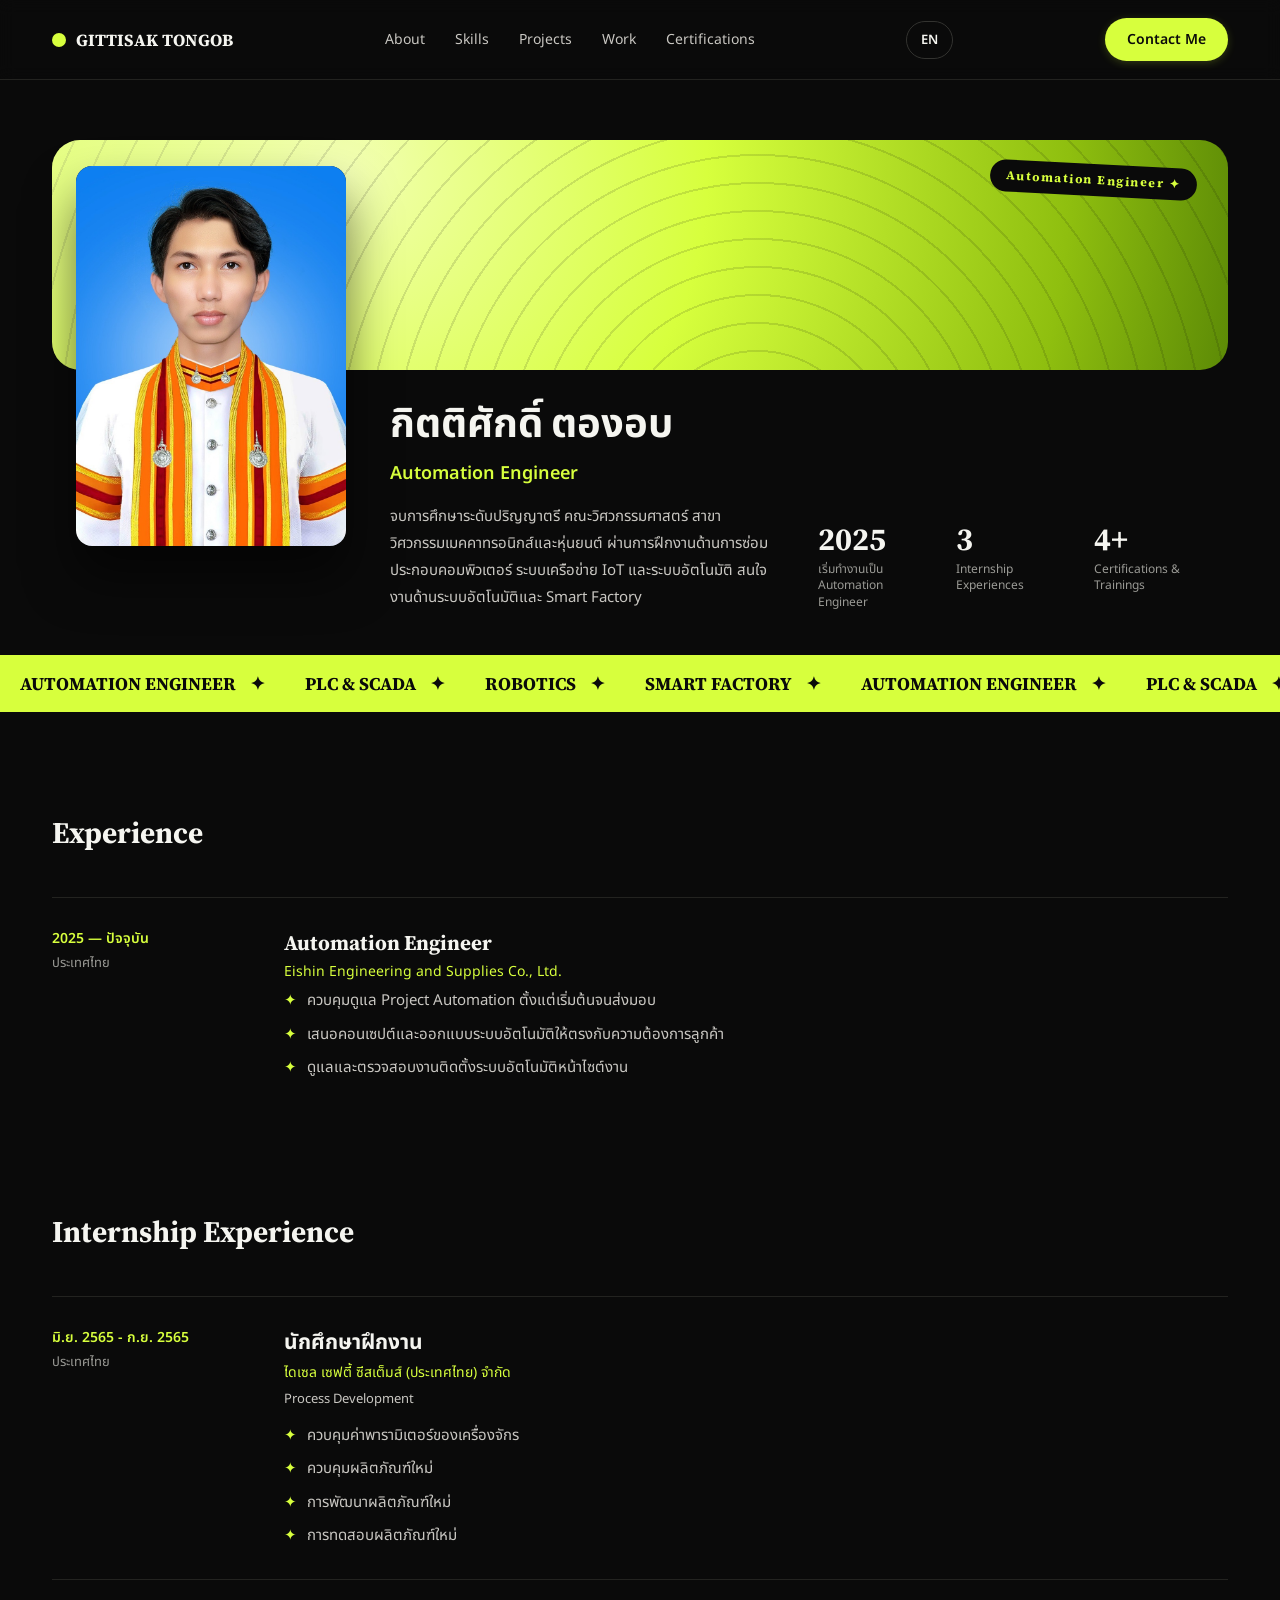
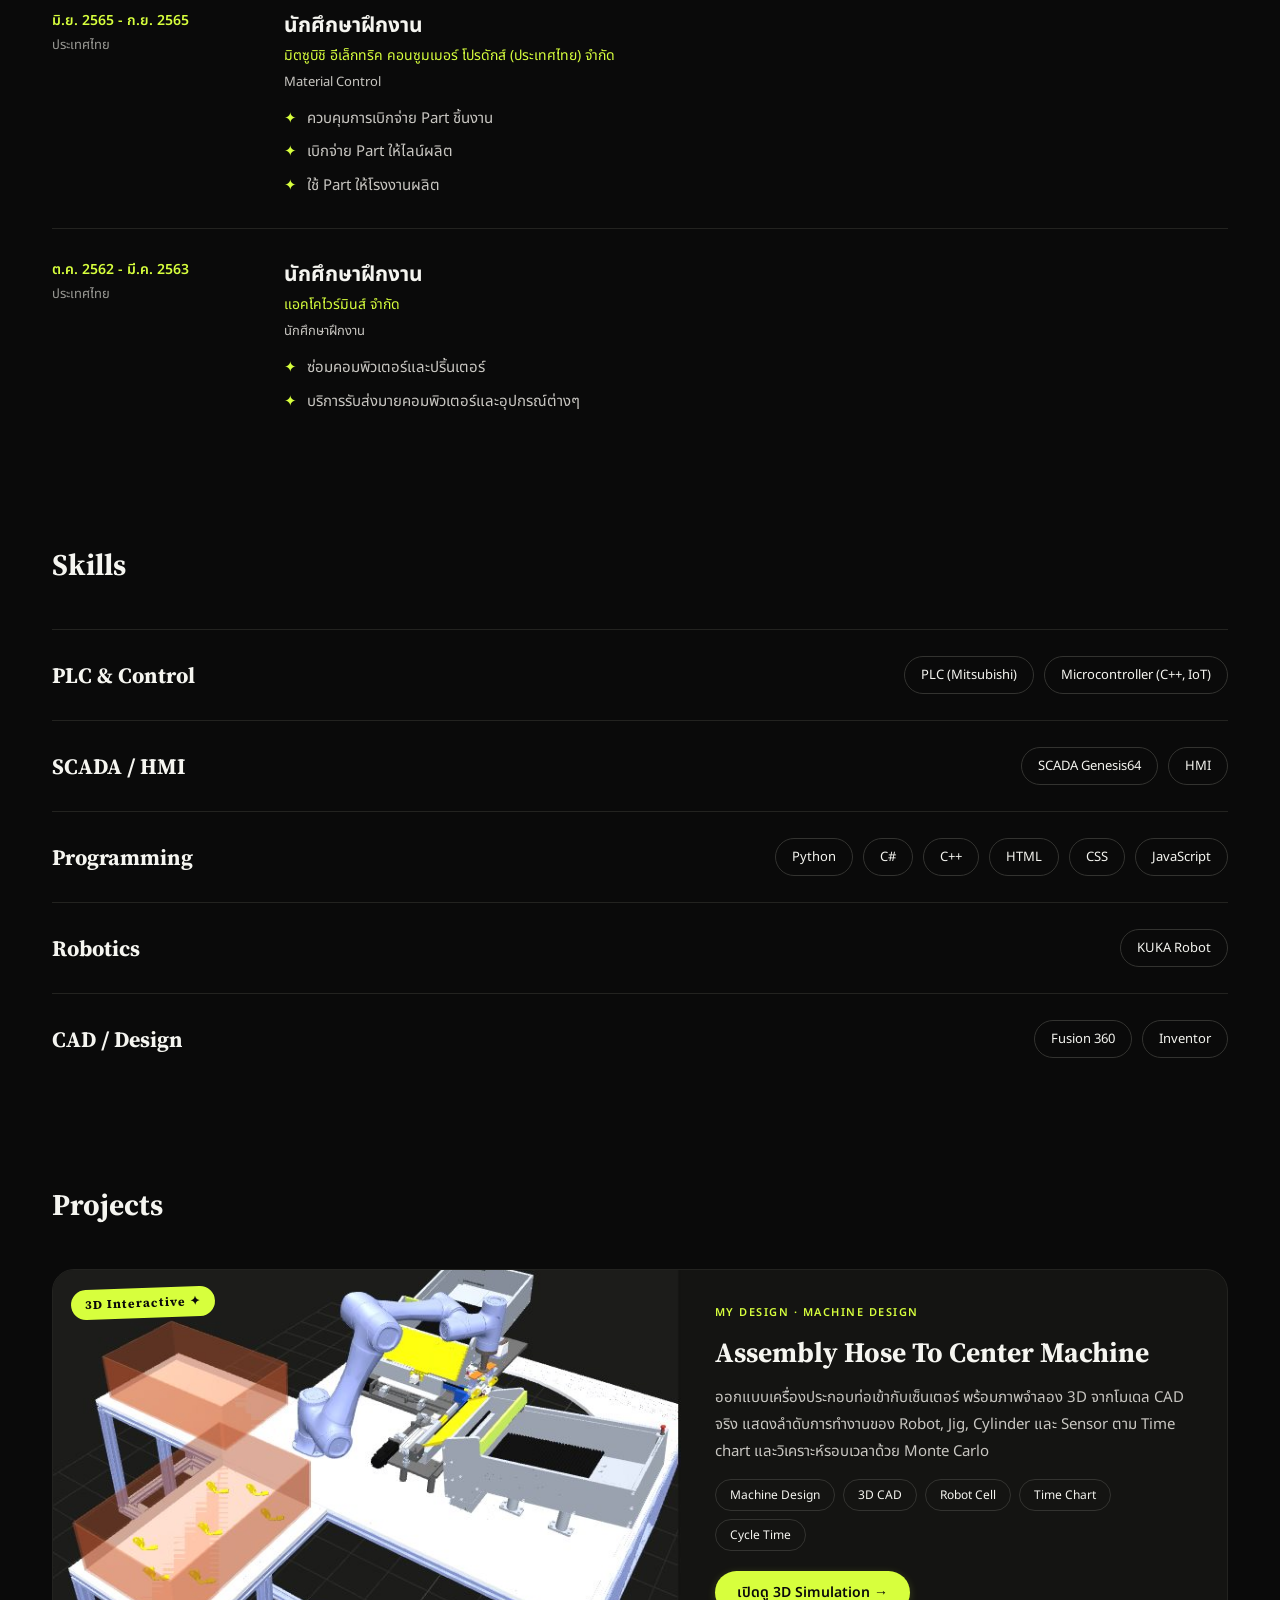
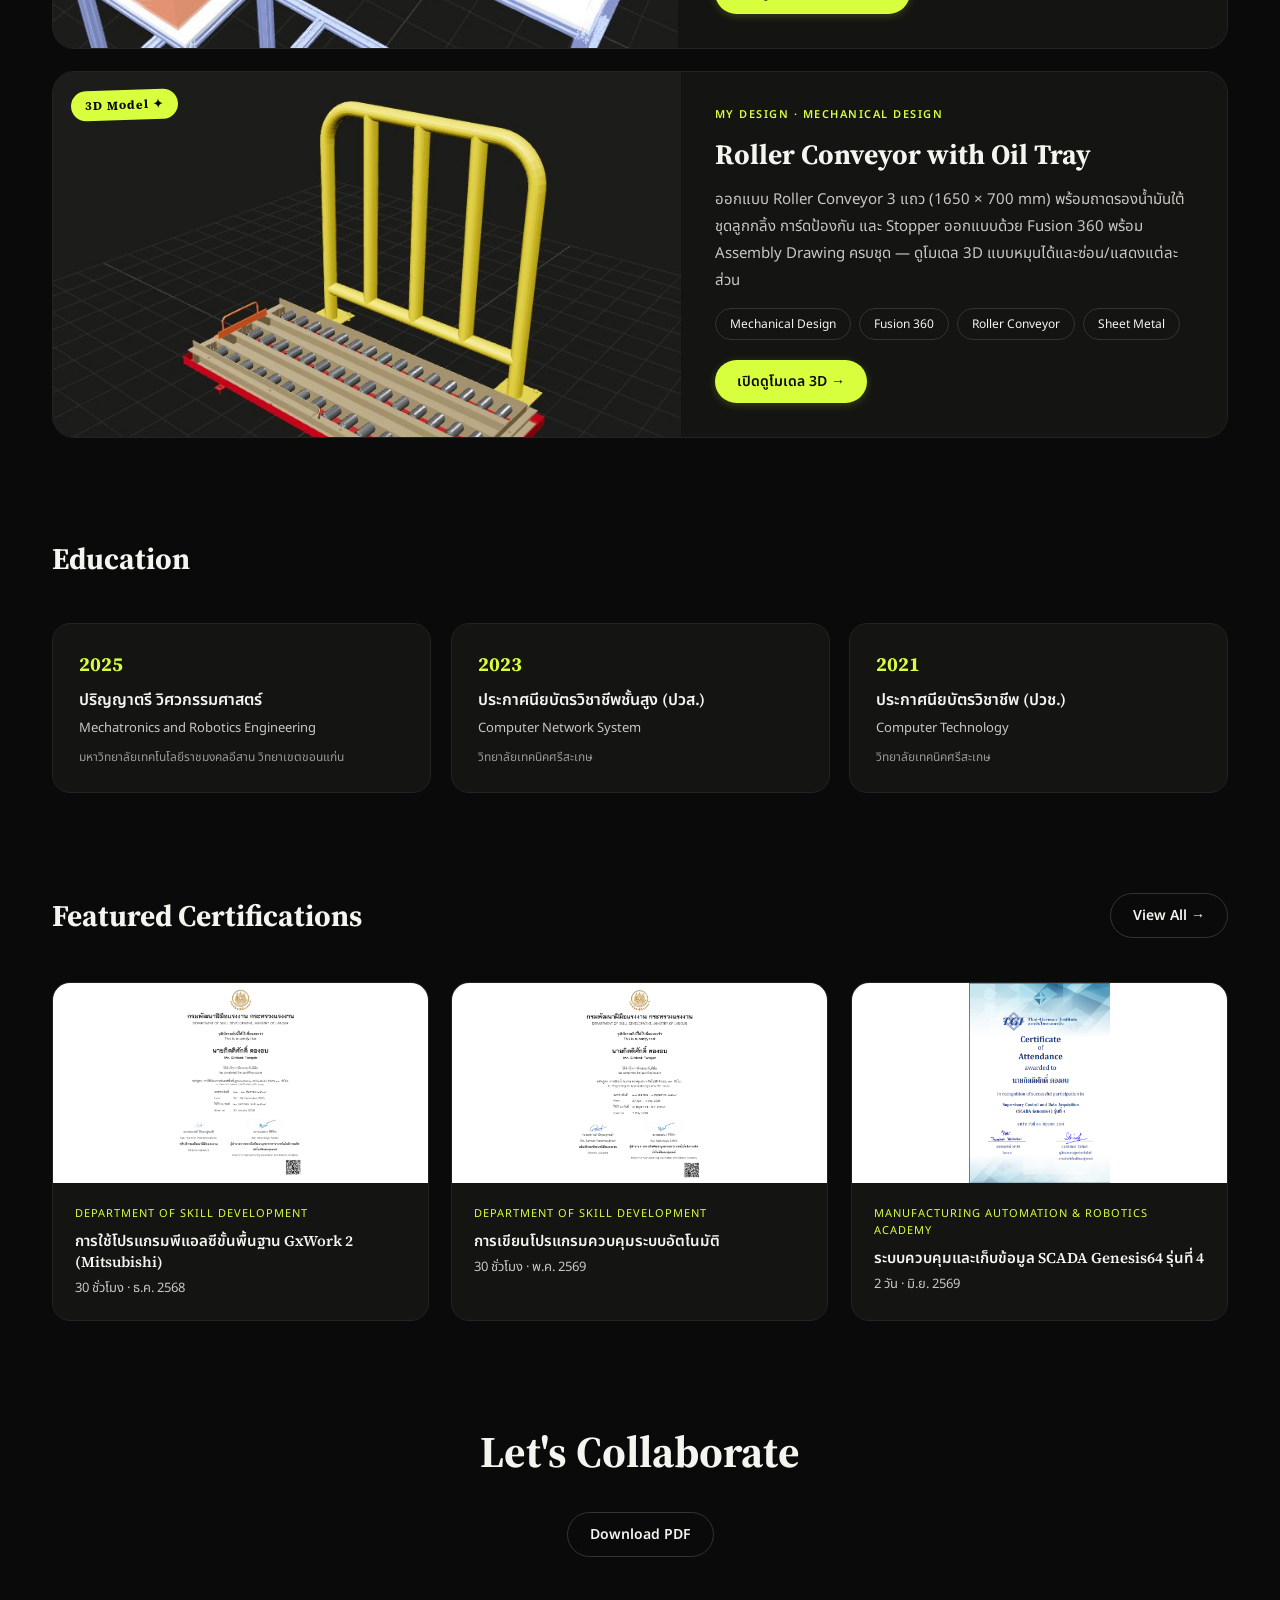
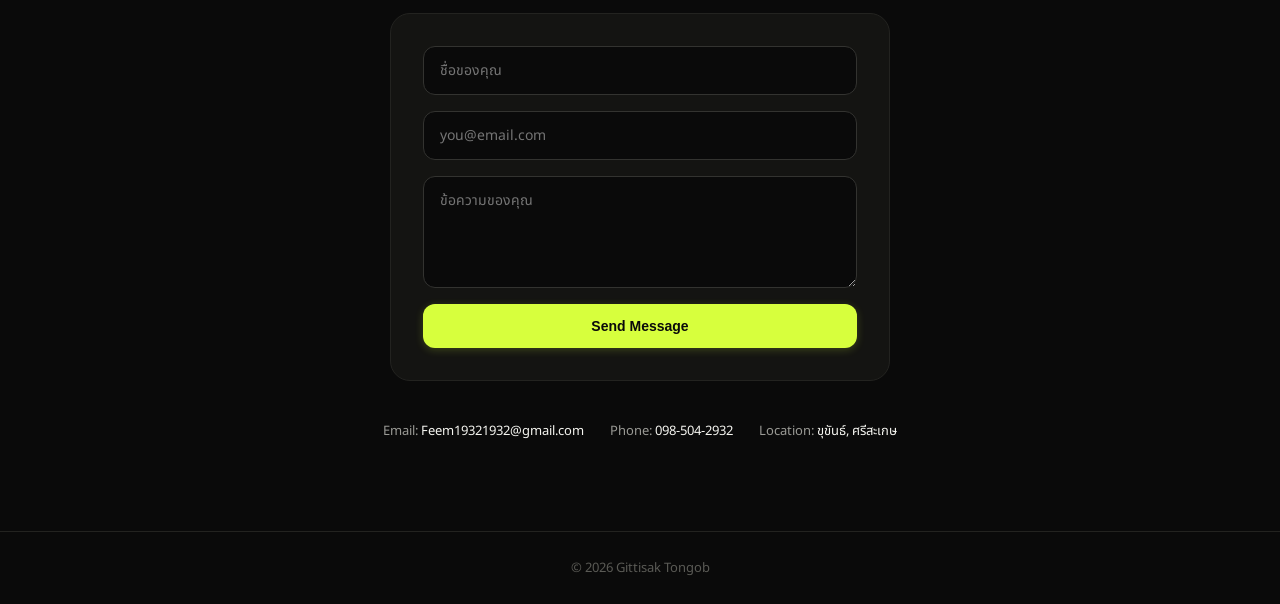
==== commit 9c8e7d57: "Add TH/EN language toggle to hose-center project page Co-Authored-By: Claude Sonnet 5.5 <noreply@ant" ====
--- a/index.html
+++ b/index.html
@@ -122,6 +122,19 @@
         <span class="btn-pill project-cta" id="proj-cta">เปิดดู 3D Simulation →</span>
       </div>
     </a>
+    <a class="project-card" href="projects/roller-conveyor-oil-tray.html" target="_blank" rel="noopener">
+      <div class="project-media">
+        <img src="assets/project-oil-tray.jpg" alt="Roller Conveyor with Oil Tray — 3D CAD model" loading="lazy">
+        <span class="project-badge">3D Model ✦</span>
+      </div>
+      <div class="project-body">
+        <div class="project-eyebrow" id="proj2-eyebrow">MY DESIGN · MECHANICAL DESIGN</div>
+        <h3 class="project-title">Roller Conveyor with Oil Tray</h3>
+        <p class="project-desc" id="proj2-desc">ออกแบบ Roller Conveyor 3 แถว (1650 × 700 mm) พร้อมถาดรองน้ำมันใต้ชุดลูกกลิ้ง การ์ดป้องกัน และ Stopper ออกแบบด้วย Fusion 360 พร้อม Assembly Drawing ครบชุด — ดูโมเดล 3D แบบหมุนได้และซ่อน/แสดงแต่ละส่วน</p>
+        <div class="project-tags"><span>Mechanical Design</span><span>Fusion 360</span><span>Roller Conveyor</span><span>Sheet Metal</span></div>
+        <span class="btn-pill project-cta" id="proj2-cta">เปิดดูโมเดล 3D →</span>
+      </div>
+    </a>
   </div>
 
   <div id="work" class="section">
--- a/style.css
+++ b/style.css
@@ -212,6 +212,7 @@
   overflow: hidden; text-decoration: none; color: var(--text);
   transition: all 0.3s ease;
 }
+.project-card + .project-card { margin-top: 22px; }
 .project-card:hover {
   color: var(--text);
   border-color: var(--lime);
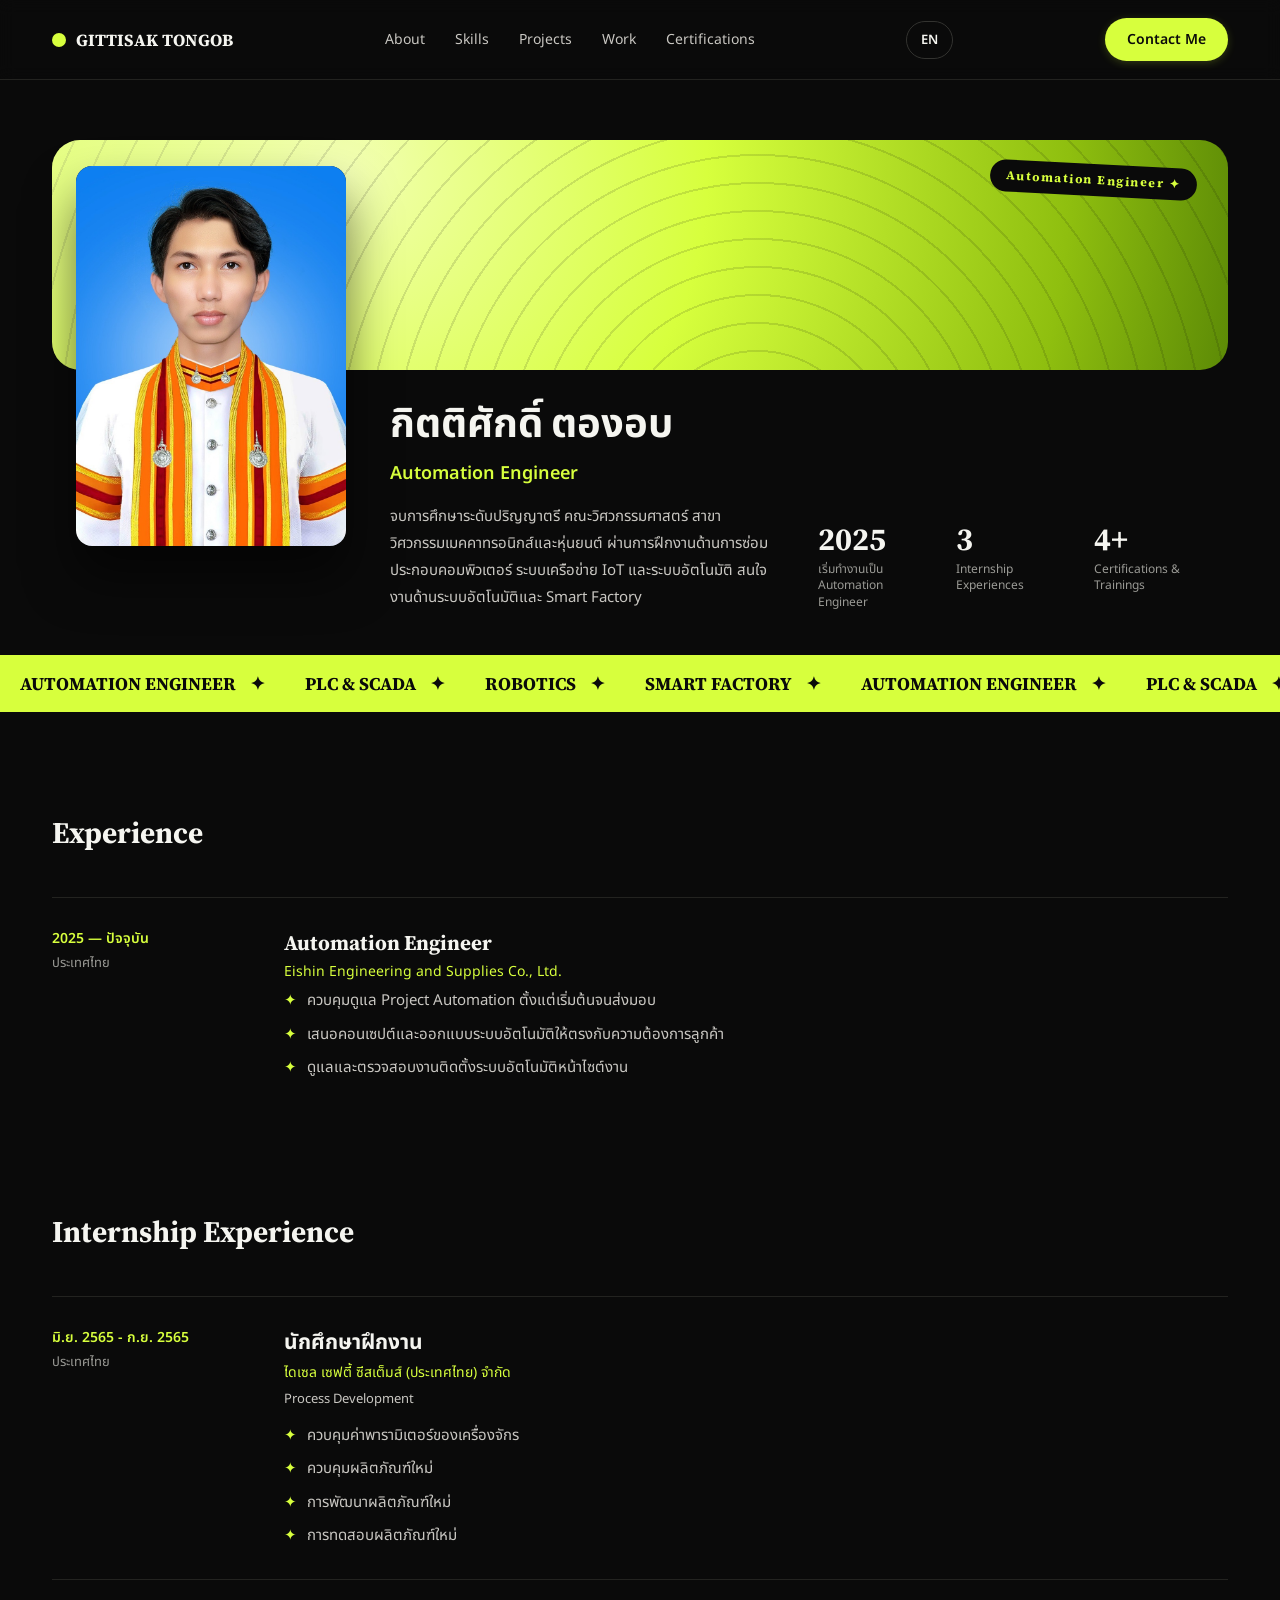
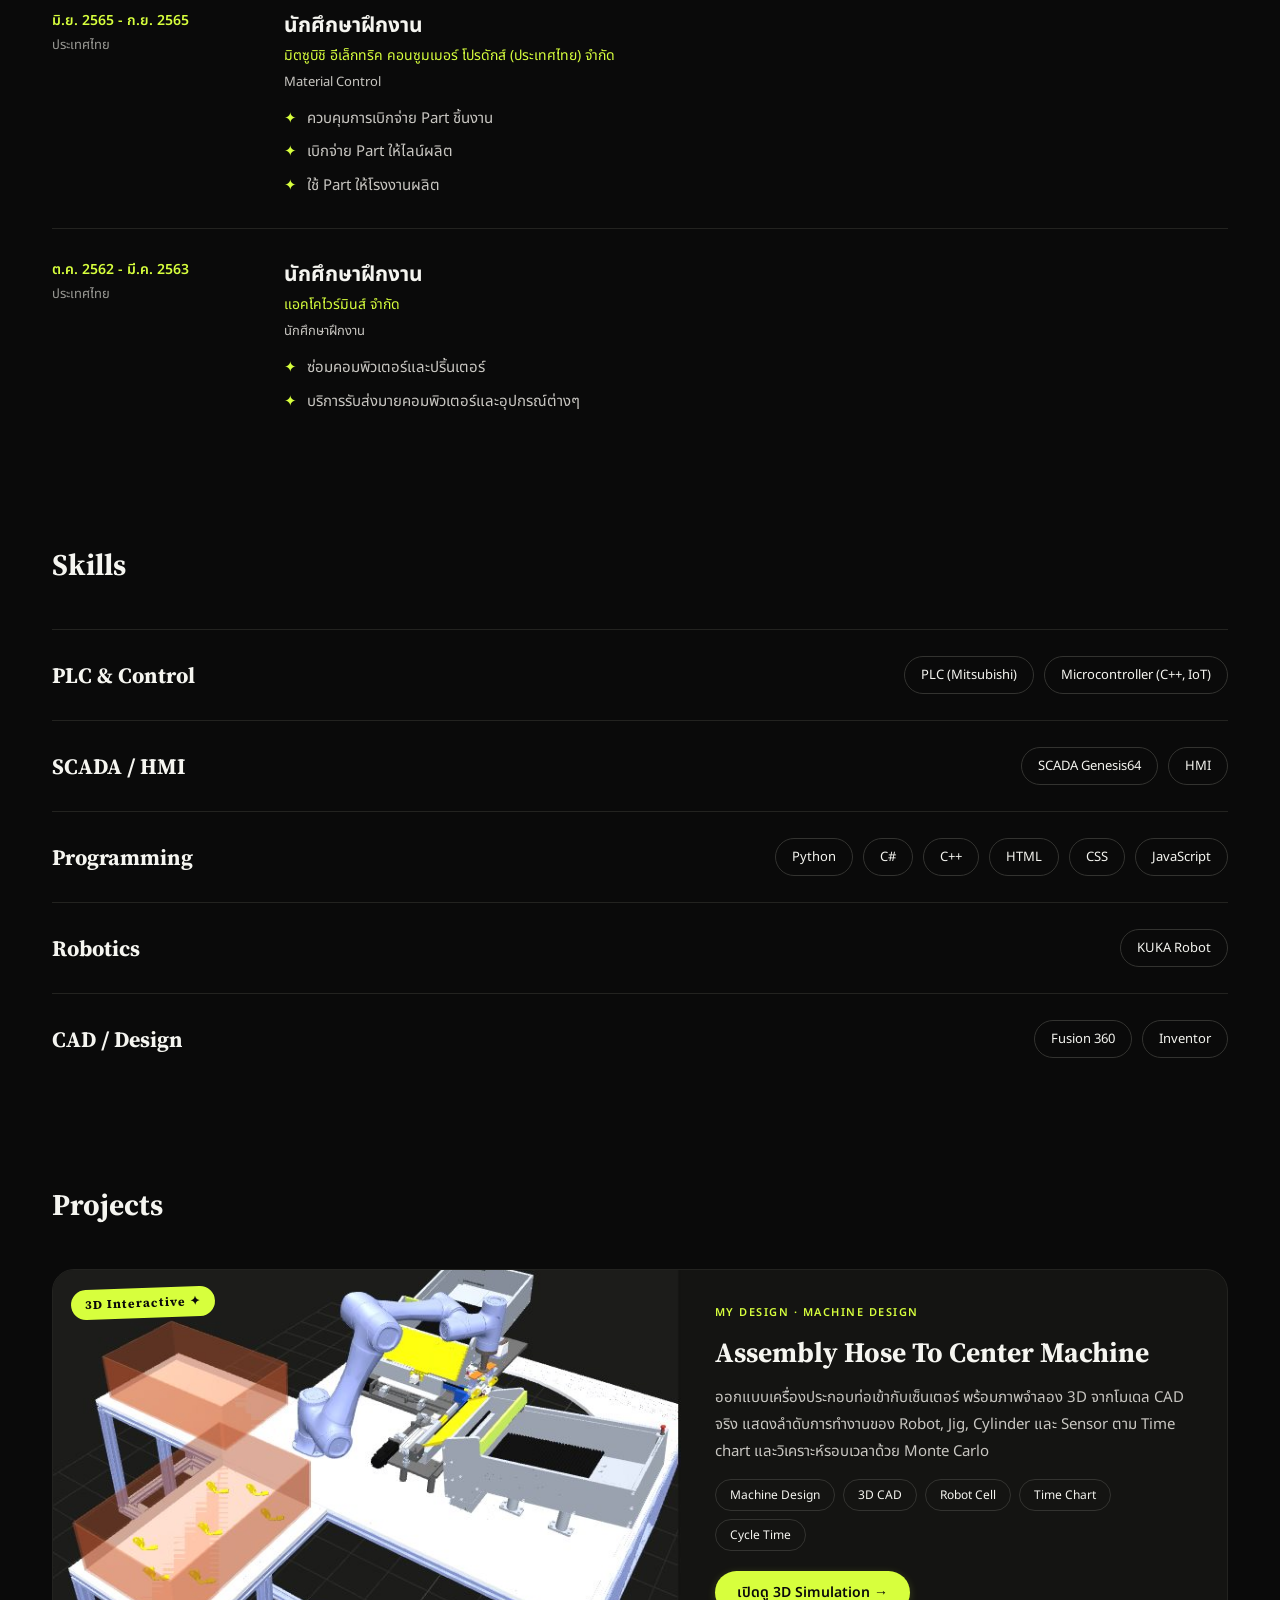
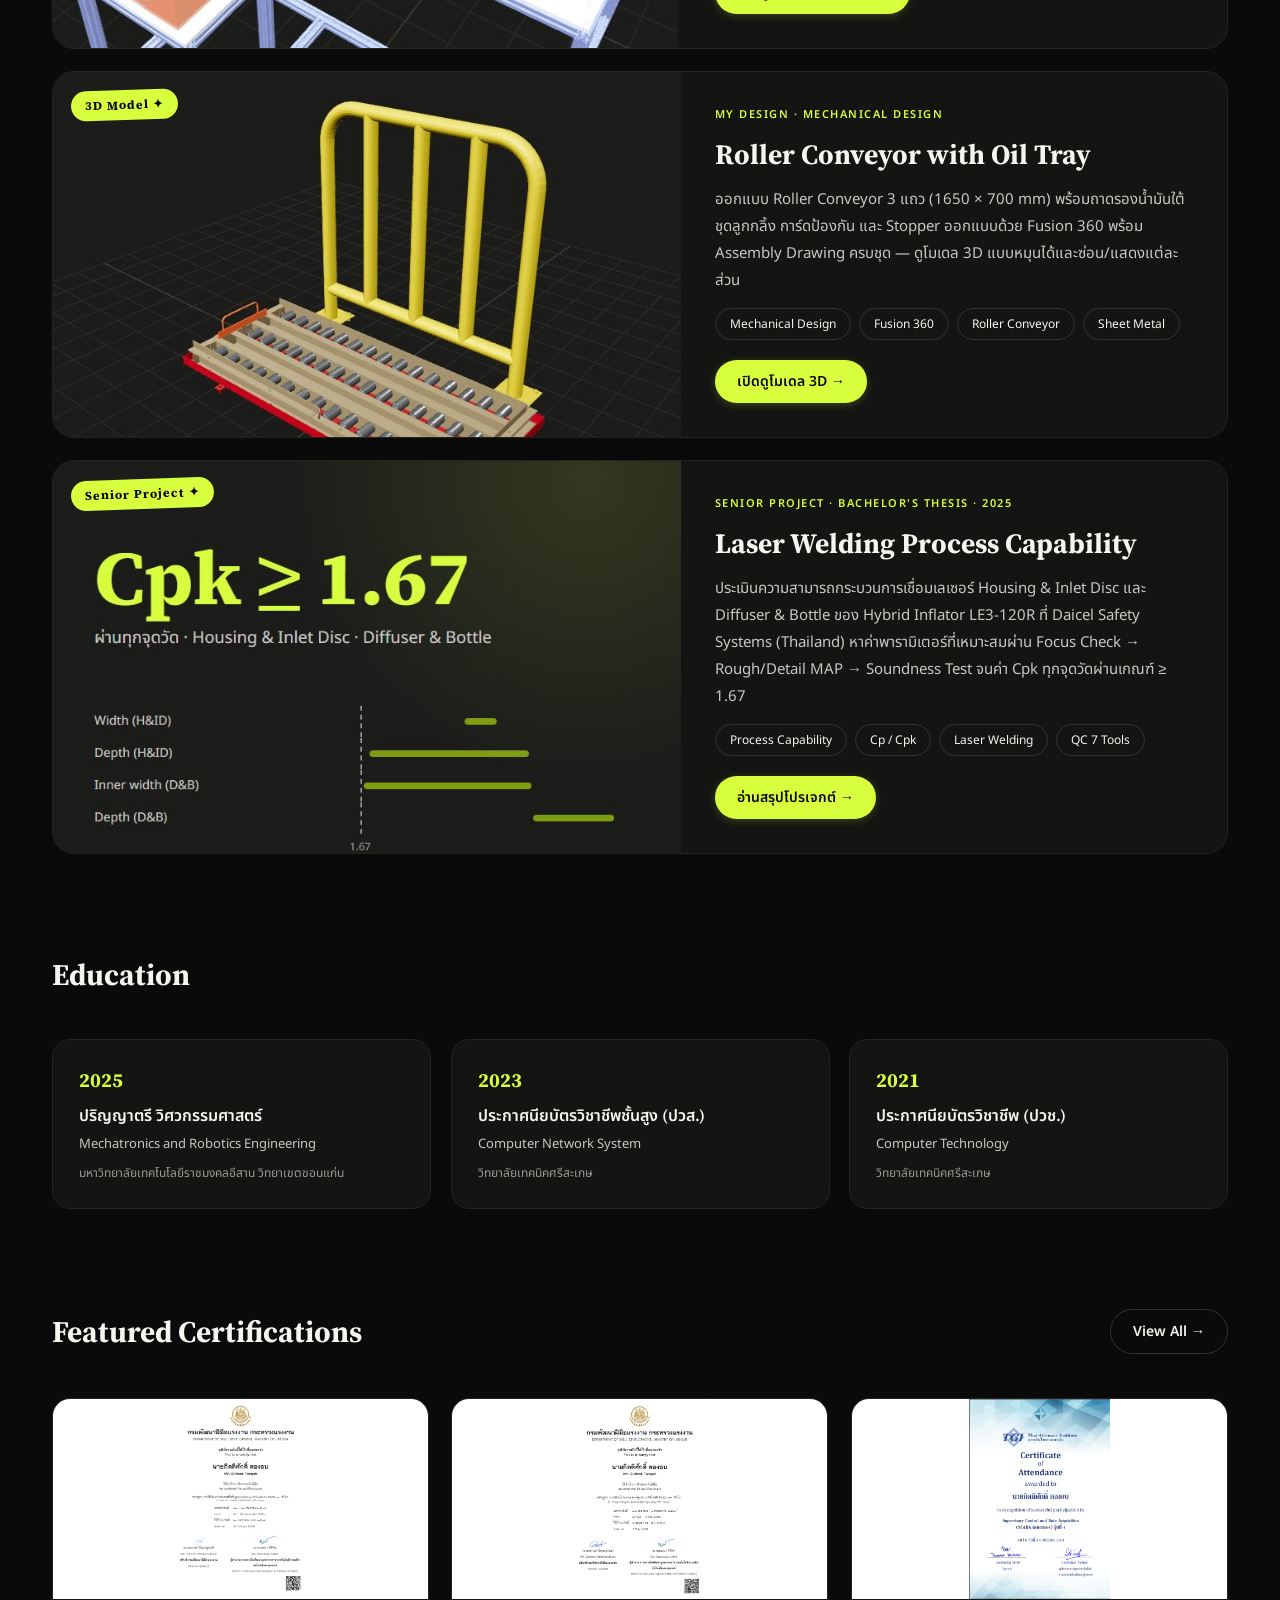
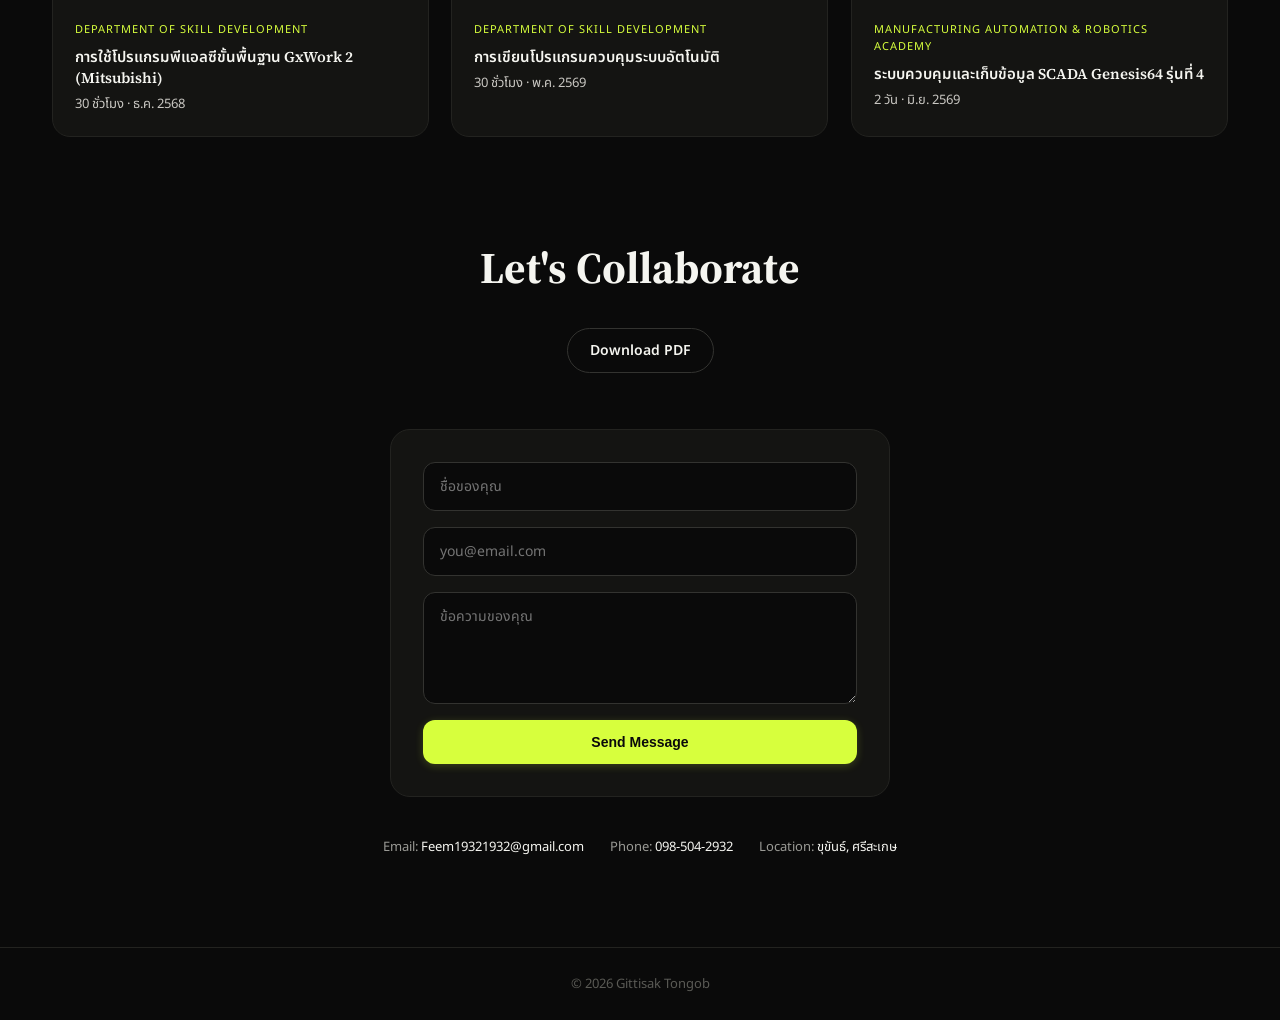
==== commit 3384bc16: "Update projects and add laser welding simulator project" ====
--- a/index.html
+++ b/index.html
@@ -135,6 +135,19 @@
         <span class="btn-pill project-cta" id="proj2-cta">เปิดดูโมเดล 3D →</span>
       </div>
     </a>
+    <a class="project-card" href="projects/senior-project-laser-welding.html" target="_blank" rel="noopener">
+      <div class="project-media">
+        <img src="assets/project-senior-laser.jpg" alt="Laser welding process capability — Cpk results" loading="lazy">
+        <span class="project-badge">Senior Project ✦</span>
+      </div>
+      <div class="project-body">
+        <div class="project-eyebrow" id="proj3-eyebrow">SENIOR PROJECT · BACHELOR'S THESIS · 2025</div>
+        <h3 class="project-title">Laser Welding Process Capability</h3>
+        <p class="project-desc" id="proj3-desc">ประเมินความสามารถกระบวนการเชื่อมเลเซอร์ Housing &amp; Inlet Disc และ Diffuser &amp; Bottle ของ Hybrid Inflator LE3-120R ที่ Daicel Safety Systems (Thailand) หาค่าพารามิเตอร์ที่เหมาะสมผ่าน Focus Check → Rough/Detail MAP → Soundness Test จนค่า Cpk ทุกจุดวัดผ่านเกณฑ์ ≥ 1.67</p>
+        <div class="project-tags"><span>Process Capability</span><span>Cp / Cpk</span><span>Laser Welding</span><span>QC 7 Tools</span></div>
+        <span class="btn-pill project-cta" id="proj3-cta">อ่านสรุปโปรเจกต์ →</span>
+      </div>
+    </a>
   </div>
 
   <div id="work" class="section">
@@ -187,7 +200,8 @@
       <h3>ประเมินความสามารถของกระบวนการ Laser Weld Housing &amp; Inlet Disc และ Diffuser &amp; Bottle</h3>
       <div class="thesis-en">Evaluate the Capabilities of the Laser Weld Housing &amp; Inlet Disc and Diffuser &amp; Bottle (Laser Welding) Processes</div>
       <div class="thesis-dept">Department of Mechatronics and Robotics Engineering, Faculty of Engineering</div>
-      <a href="assets/thesis.pdf" target="_blank" class="btn-outline-pill">View Full Thesis (PDF)</a>
+      <a href="projects/senior-project-laser-welding.pdf" target="_blank" class="btn-outline-pill">View Full Thesis (PDF)</a>
+      <a href="projects/senior-project-laser-welding.html" target="_blank" class="btn-outline-pill" id="thesis-summary">Project Summary →</a>
     </div>
 
     <div class="back-home">
--- a/style.css
+++ b/style.css
@@ -267,6 +267,7 @@
 .thesis-card h3 { font-size: 19px; font-weight: 600; margin-bottom: 10px; }
 .thesis-en { font-size: 15px; color: var(--muted2); margin-bottom: 16px; }
 .thesis-dept { font-size: 13px; color: var(--muted); margin-bottom: 18px; }
+.thesis-card .btn-outline-pill { margin: 0 8px 8px 0; }
 .back-home { margin-top: 60px; text-align: center; }
 .certs-wrap { max-width: 1100px; margin: 0 auto; padding: 70px 32px 100px; }
 
